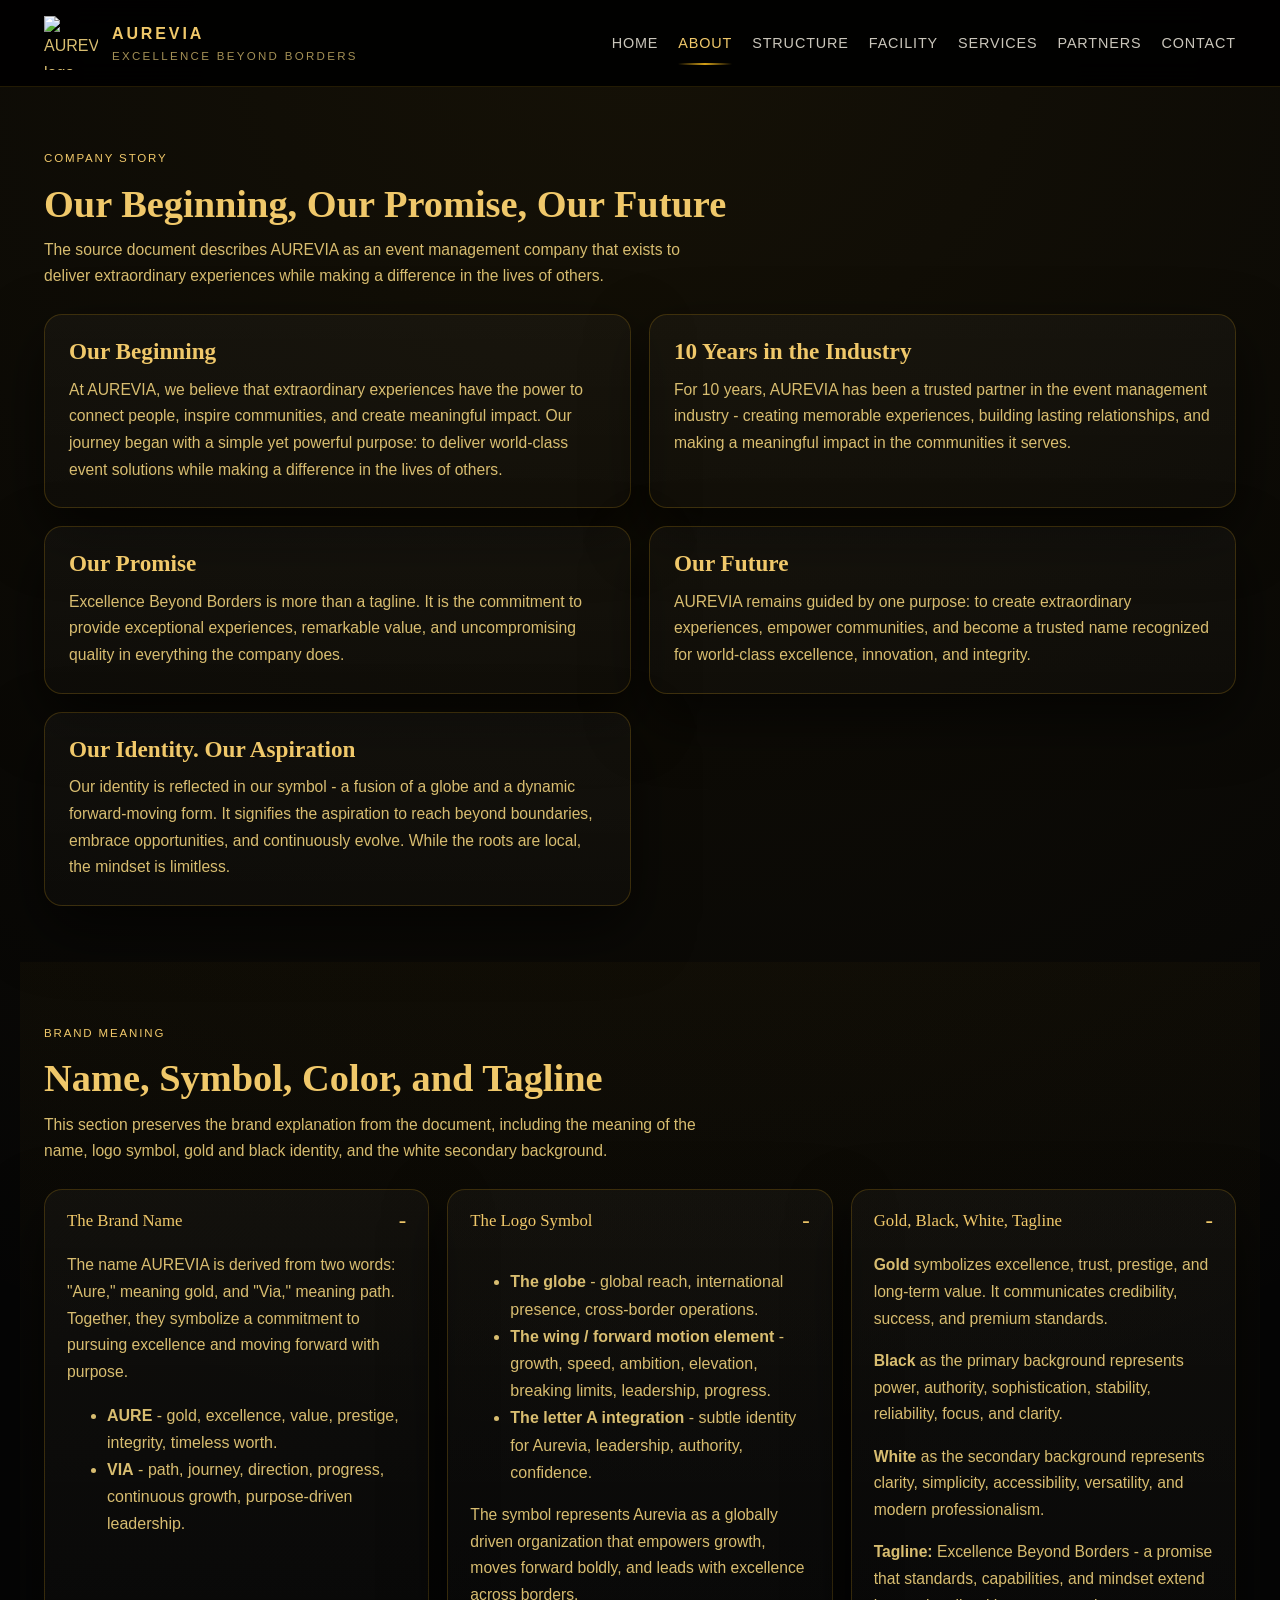
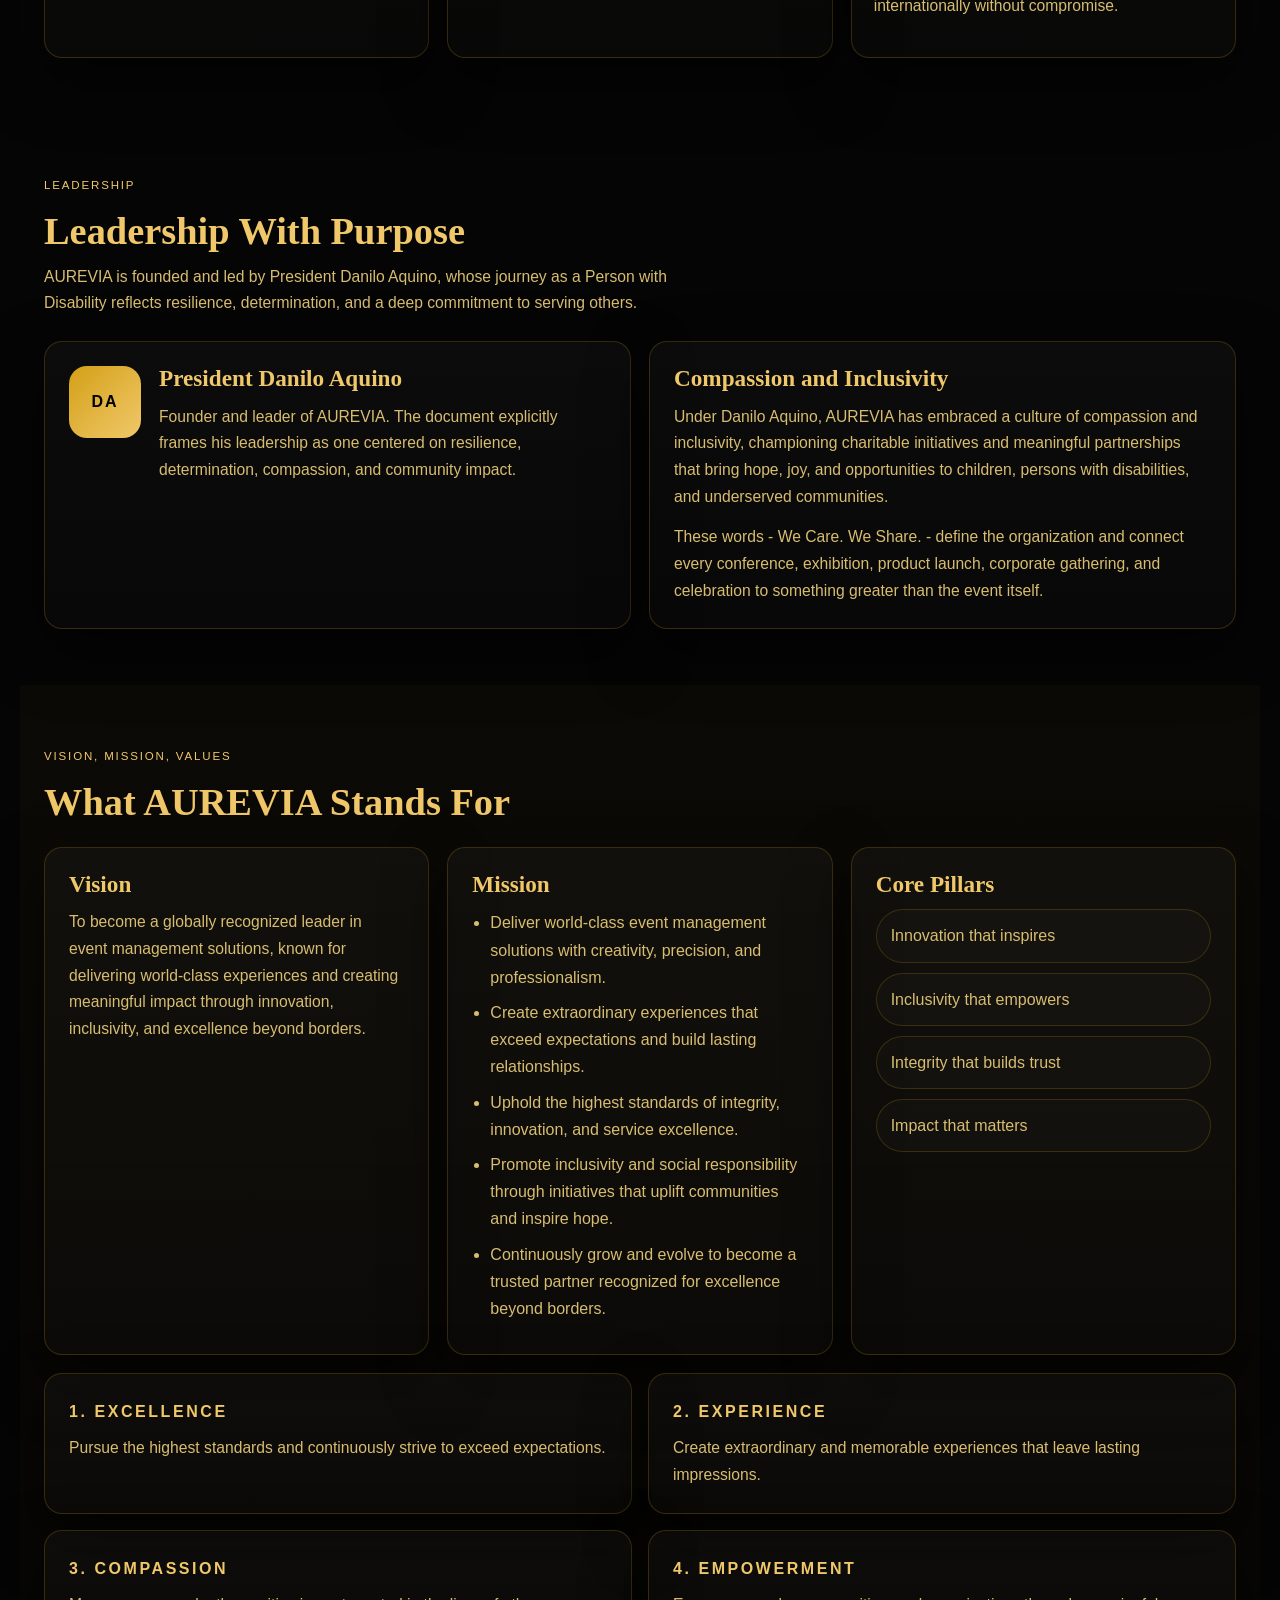
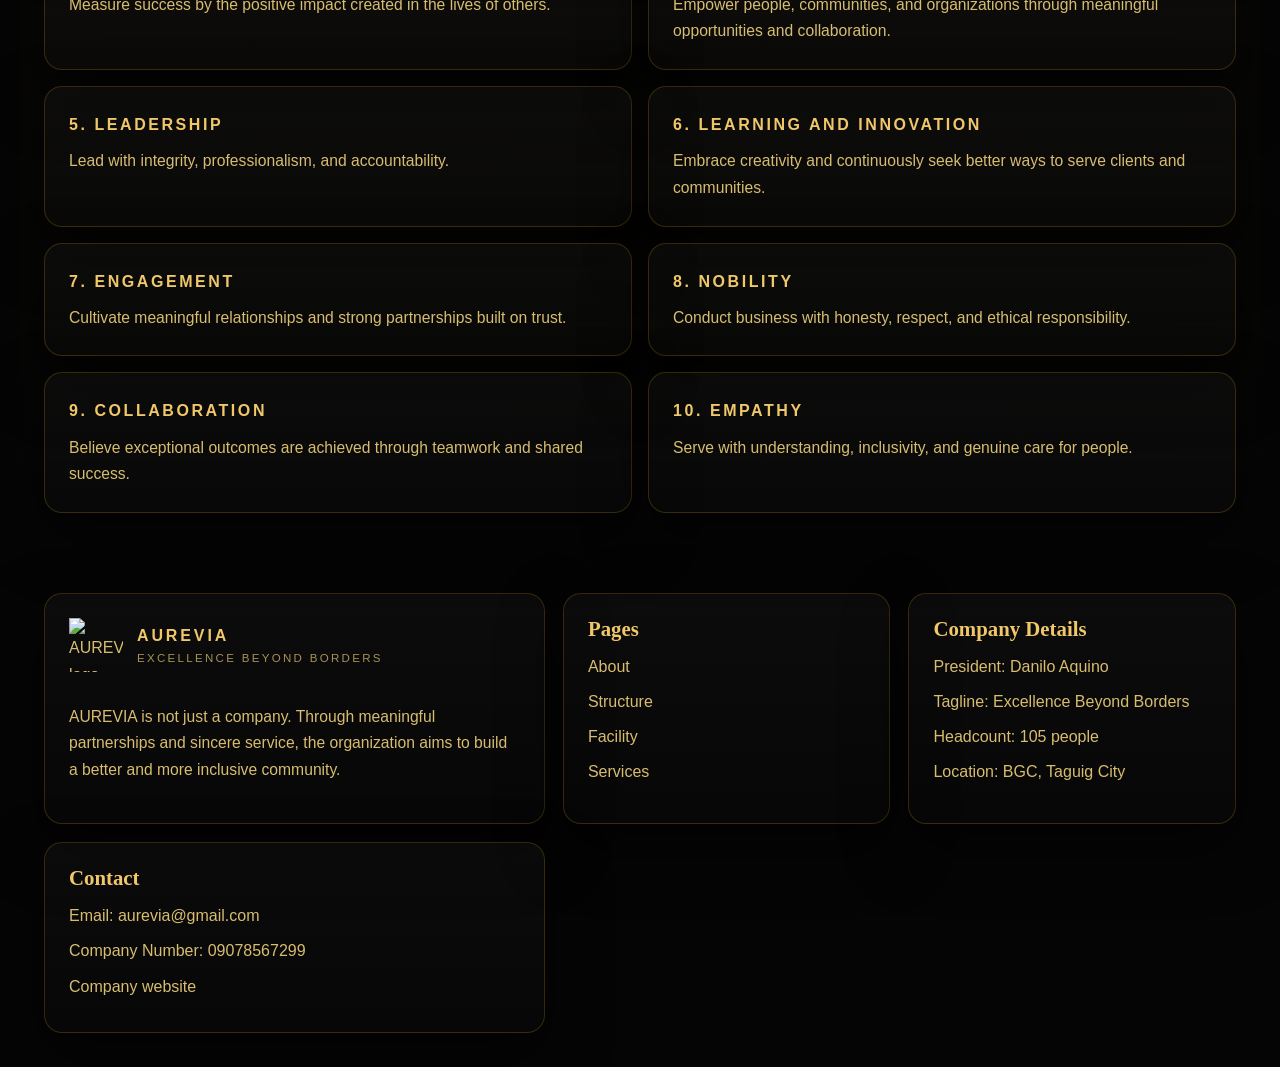
==== about.html @ 95bbd72d "Split website into static pages" ====
<!DOCTYPE html>
<html lang="en">
<head>
  <meta charset="UTF-8">
  <meta name="description" content="AUREVIA company story, brand meaning, leadership, vision, mission, and values.">
  <meta name="viewport" content="width=device-width, initial-scale=1, shrink-to-fit=no">
  <title>About AUREVIA | Excellence Beyond Borders</title>
  <link rel="icon" href="img/core-img/favicon.ico">
  <link rel="stylesheet" href="style.css">
  <link rel="stylesheet" href="css/custom-override.css">
</head>
<body id="top">
  <header class="ve-header" id="ve-sticky">
    <div class="ve-nav-wrap">
      <a class="ve-brand" href="index.html" aria-label="AUREVIA home">
        <img src="AUREVIA Logo.png" alt="AUREVIA logo" class="ve-logo-img">
        <span class="ve-brand-copy"><strong>AUREVIA</strong><span>Excellence Beyond Borders</span></span>
      </a>
      <nav class="ve-nav" aria-label="Primary navigation">
        <a href="index.html">Home</a>
        <a href="about.html" class="active">About</a>
        <a href="structure.html">Structure</a>
        <a href="facility.html">Facility</a>
        <a href="services.html">Services</a>
        <a href="partners.html">Partners</a>
        <a href="contact.html">Contact</a>
      </nav>
      <button class="ve-toggler" id="ve-toggle" aria-label="Toggle menu" aria-expanded="false"><span></span><span></span><span></span></button>
    </div>
    <div class="ve-mobile-menu" id="ve-mobile-menu">
      <a href="index.html">Home</a><a href="about.html">About</a><a href="structure.html">Structure</a><a href="facility.html">Facility</a><a href="services.html">Services</a><a href="partners.html">Partners</a><a href="contact.html">Contact</a>
    </div>
  </header>

  <main>
    <section class="ve-section" id="story" data-reveal>
      <div class="ve-section-head">
        <span class="ve-section-tag">Company Story</span>
        <h2>Our Beginning, Our Promise, Our Future</h2>
        <p>The source document describes AUREVIA as an event management company that exists to deliver extraordinary experiences while making a difference in the lives of others.</p>
      </div>
      <div class="ve-grid ve-grid-2">
        <article class="ve-card"><h3>Our Beginning</h3><p>At AUREVIA, we believe that extraordinary experiences have the power to connect people, inspire communities, and create meaningful impact. Our journey began with a simple yet powerful purpose: to deliver world-class event solutions while making a difference in the lives of others.</p></article>
        <article class="ve-card"><h3>10 Years in the Industry</h3><p>For 10 years, AUREVIA has been a trusted partner in the event management industry - creating memorable experiences, building lasting relationships, and making a meaningful impact in the communities it serves.</p></article>
        <article class="ve-card"><h3>Our Promise</h3><p>Excellence Beyond Borders is more than a tagline. It is the commitment to provide exceptional experiences, remarkable value, and uncompromising quality in everything the company does.</p></article>
        <article class="ve-card"><h3>Our Future</h3><p>AUREVIA remains guided by one purpose: to create extraordinary experiences, empower communities, and become a trusted name recognized for world-class excellence, innovation, and integrity.</p></article>
        <article class="ve-card"><h3>Our Identity. Our Aspiration</h3><p>Our identity is reflected in our symbol - a fusion of a globe and a dynamic forward-moving form. It signifies the aspiration to reach beyond boundaries, embrace opportunities, and continuously evolve. While the roots are local, the mindset is limitless.</p></article>
      </div>
    </section>

    <section class="ve-section ve-section-alt" id="brand" data-reveal>
      <div class="ve-section-head">
        <span class="ve-section-tag">Brand Meaning</span>
        <h2>Name, Symbol, Color, and Tagline</h2>
        <p>This section preserves the brand explanation from the document, including the meaning of the name, logo symbol, gold and black identity, and the white secondary background.</p>
      </div>
      <div class="ve-grid ve-grid-3">
        <details class="ve-accordion" open><summary>The Brand Name</summary><div><p>The name AUREVIA is derived from two words: "Aure," meaning gold, and "Via," meaning path. Together, they symbolize a commitment to pursuing excellence and moving forward with purpose.</p><ul><li><strong>AURE</strong> - gold, excellence, value, prestige, integrity, timeless worth.</li><li><strong>VIA</strong> - path, journey, direction, progress, continuous growth, purpose-driven leadership.</li></ul></div></details>
        <details class="ve-accordion" open><summary>The Logo Symbol</summary><div><ul><li><strong>The globe</strong> - global reach, international presence, cross-border operations.</li><li><strong>The wing / forward motion element</strong> - growth, speed, ambition, elevation, breaking limits, leadership, progress.</li><li><strong>The letter A integration</strong> - subtle identity for Aurevia, leadership, authority, confidence.</li></ul><p>The symbol represents Aurevia as a globally driven organization that empowers growth, moves forward boldly, and leads with excellence across borders.</p></div></details>
        <details class="ve-accordion" open><summary>Gold, Black, White, Tagline</summary><div><p><strong>Gold</strong> symbolizes excellence, trust, prestige, and long-term value. It communicates credibility, success, and premium standards.</p><p><strong>Black</strong> as the primary background represents power, authority, sophistication, stability, reliability, focus, and clarity.</p><p><strong>White</strong> as the secondary background represents clarity, simplicity, accessibility, versatility, and modern professionalism.</p><p><strong>Tagline:</strong> Excellence Beyond Borders - a promise that standards, capabilities, and mindset extend internationally without compromise.</p></div></details>
      </div>
    </section>

    <section class="ve-section" id="leadership" data-reveal>
      <div class="ve-section-head">
        <span class="ve-section-tag">Leadership</span>
        <h2>Leadership With Purpose</h2>
        <p>AUREVIA is founded and led by President Danilo Aquino, whose journey as a Person with Disability reflects resilience, determination, and a deep commitment to serving others.</p>
      </div>
      <div class="ve-grid ve-grid-2">
        <article class="ve-card ve-leader-card"><div class="ve-avatar">DA</div><div><h3>President Danilo Aquino</h3><p>Founder and leader of AUREVIA. The document explicitly frames his leadership as one centered on resilience, determination, compassion, and community impact.</p></div></article>
        <article class="ve-card"><h3>Compassion and Inclusivity</h3><p>Under Danilo Aquino, AUREVIA has embraced a culture of compassion and inclusivity, championing charitable initiatives and meaningful partnerships that bring hope, joy, and opportunities to children, persons with disabilities, and underserved communities.</p><p>These words - We Care. We Share. - define the organization and connect every conference, exhibition, product launch, corporate gathering, and celebration to something greater than the event itself.</p></article>
      </div>
    </section>

    <section class="ve-section ve-section-alt" id="mission" data-reveal>
      <div class="ve-section-head"><span class="ve-section-tag">Vision, Mission, Values</span><h2>What AUREVIA Stands For</h2></div>
      <div class="ve-grid ve-grid-3">
        <article class="ve-card"><h3>Vision</h3><p>To become a globally recognized leader in event management solutions, known for delivering world-class experiences and creating meaningful impact through innovation, inclusivity, and excellence beyond borders.</p></article>
        <article class="ve-card"><h3>Mission</h3><ul class="ve-bullets"><li>Deliver world-class event management solutions with creativity, precision, and professionalism.</li><li>Create extraordinary experiences that exceed expectations and build lasting relationships.</li><li>Uphold the highest standards of integrity, innovation, and service excellence.</li><li>Promote inclusivity and social responsibility through initiatives that uplift communities and inspire hope.</li><li>Continuously grow and evolve to become a trusted partner recognized for excellence beyond borders.</li></ul></article>
        <article class="ve-card"><h3>Core Pillars</h3><ul class="ve-pill-grid"><li>Innovation that inspires</li><li>Inclusivity that empowers</li><li>Integrity that builds trust</li><li>Impact that matters</li></ul></article>
      </div>
      <div class="ve-values-grid">
        <article class="ve-value"><strong>1. Excellence</strong><span>Pursue the highest standards and continuously strive to exceed expectations.</span></article>
        <article class="ve-value"><strong>2. eXperience</strong><span>Create extraordinary and memorable experiences that leave lasting impressions.</span></article>
        <article class="ve-value"><strong>3. Compassion</strong><span>Measure success by the positive impact created in the lives of others.</span></article>
        <article class="ve-value"><strong>4. Empowerment</strong><span>Empower people, communities, and organizations through meaningful opportunities and collaboration.</span></article>
        <article class="ve-value"><strong>5. Leadership</strong><span>Lead with integrity, professionalism, and accountability.</span></article>
        <article class="ve-value"><strong>6. Learning and Innovation</strong><span>Embrace creativity and continuously seek better ways to serve clients and communities.</span></article>
        <article class="ve-value"><strong>7. Engagement</strong><span>Cultivate meaningful relationships and strong partnerships built on trust.</span></article>
        <article class="ve-value"><strong>8. Nobility</strong><span>Conduct business with honesty, respect, and ethical responsibility.</span></article>
        <article class="ve-value"><strong>9. Collaboration</strong><span>Believe exceptional outcomes are achieved through teamwork and shared success.</span></article>
        <article class="ve-value"><strong>10. Empathy</strong><span>Serve with understanding, inclusivity, and genuine care for people.</span></article>
      </div>
    </section>
  </main>

  <footer class="ve-footer"><div class="ve-footer-inner"><div><a class="ve-brand ve-brand-footer" href="index.html"><img src="AUREVIA Logo.png" alt="AUREVIA logo" class="ve-logo-img"><span class="ve-brand-copy"><strong>AUREVIA</strong><span>Excellence Beyond Borders</span></span></a><p>AUREVIA is not just a company. Through meaningful partnerships and sincere service, the organization aims to build a better and more inclusive community.</p></div><div><h3>Pages</h3><ul><li><a href="about.html">About</a></li><li><a href="structure.html">Structure</a></li><li><a href="facility.html">Facility</a></li><li><a href="services.html">Services</a></li></ul></div><div><h3>Company Details</h3><ul><li>President: Danilo Aquino</li><li>Tagline: Excellence Beyond Borders</li><li>Headcount: 105 people</li><li>Location: BGC, Taguig City</li></ul></div><div><h3>Contact</h3><ul><li>Email: aurevia@gmail.com</li><li>Company Number: 09078567299</li><li><a href="https://aureviacompany.github.io/aurevia/" target="_blank" rel="noreferrer">Company website</a></li></ul></div></div></footer>
  <script src="js/vaultedge.js"></script>
</body>
</html>
---- css/custom-override.css ----
/* Aurevia corporate theme - black and gold */
:root {
  --bg: #050505;
  --bg-alt: #0b0b0b;
  --panel: #101010;
  --panel-2: #151515;
  --line: rgba(212, 160, 23, 0.22);
  --line-2: rgba(212, 160, 23, 0.36);
  --gold: #d4a017;
  --gold-soft: #f0c86a;
  --text: #d8bd70;
  --muted: rgba(216, 189, 112, 0.76);
  --white: #f7f2e4;
  --shadow: 0 24px 60px rgba(0, 0, 0, 0.6);
  --radius: 18px;
  --radius-sm: 12px;
  --container: 1240px;
}

html {
  scroll-behavior: smooth;
}

body {
  margin: 0;
  background: radial-gradient(circle at top, rgba(212, 160, 23, 0.08), transparent 34%), var(--bg);
  color: var(--text);
  font-family: Arial, Helvetica, sans-serif;
  line-height: 1.7;
}

* {
  box-sizing: border-box;
}

a {
  color: inherit;
  text-decoration: none;
}

a:hover {
  color: var(--gold-soft);
}

img {
  display: block;
  max-width: 100%;
}

button,
summary {
  font: inherit;
}

.preloader {
  position: fixed;
  inset: 0;
  background: #000;
  display: flex;
  align-items: center;
  justify-content: center;
  z-index: 9999;
  transition: opacity 0.35s ease, visibility 0.35s ease;
}

.preloader.is-hidden {
  opacity: 0;
  visibility: hidden;
}

.lds-ellipsis {
  display: inline-block;
  position: relative;
  width: 72px;
  height: 72px;
}

.lds-ellipsis div {
  position: absolute;
  top: 30px;
  width: 12px;
  height: 12px;
  border-radius: 50%;
  background: var(--gold);
  animation-timing-function: cubic-bezier(0, 1, 1, 0);
}

.lds-ellipsis div:nth-child(1) { left: 8px; animation: ellipsis1 0.6s infinite; }
.lds-ellipsis div:nth-child(2) { left: 8px; animation: ellipsis2 0.6s infinite; }
.lds-ellipsis div:nth-child(3) { left: 30px; animation: ellipsis2 0.6s infinite; }
.lds-ellipsis div:nth-child(4) { left: 52px; animation: ellipsis3 0.6s infinite; }

@keyframes ellipsis1 {
  0% { transform: scale(0); }
  100% { transform: scale(1); }
}
@keyframes ellipsis2 {
  0% { transform: translate(0, 0); }
  100% { transform: translate(22px, 0); }
}
@keyframes ellipsis3 {
  0% { transform: scale(1); }
  100% { transform: scale(0); }
}

.ve-header {
  position: sticky;
  top: 0;
  z-index: 50;
  background: rgba(0, 0, 0, 0.92);
  backdrop-filter: blur(14px);
  border-bottom: 1px solid rgba(212, 160, 23, 0.16);
}

.ve-nav-wrap {
  max-width: var(--container);
  margin: 0 auto;
  padding: 16px 24px;
  min-height: 84px;
  display: flex;
  align-items: center;
  justify-content: space-between;
  gap: 20px;
}

.ve-brand {
  display: inline-flex;
  align-items: center;
  gap: 14px;
  min-width: 0;
}

.ve-brand-copy {
  display: flex;
  flex-direction: column;
  min-width: 0;
}

.ve-brand-copy strong,
.ve-brand-copy span {
  white-space: nowrap;
  overflow: hidden;
  text-overflow: ellipsis;
}

.ve-brand-copy strong {
  font-size: 1rem;
  letter-spacing: 0.18em;
  color: var(--gold-soft);
}

.ve-brand-copy span {
  font-size: 0.72rem;
  letter-spacing: 0.2em;
  color: var(--muted);
  text-transform: uppercase;
}

.ve-logo-img {
  width: 54px;
  height: 54px;
  object-fit: contain;
  flex: 0 0 auto;
}

.ve-nav {
  display: flex;
  align-items: center;
  gap: 20px;
  flex-wrap: wrap;
  justify-content: flex-end;
}

.ve-nav a {
  position: relative;
  color: rgba(247, 242, 228, 0.82);
  font-size: 0.9rem;
  letter-spacing: 0.06em;
  text-transform: uppercase;
  padding: 10px 0;
}

.ve-nav a::after {
  content: "";
  position: absolute;
  left: 0;
  bottom: 0;
  width: 100%;
  height: 2px;
  background: linear-gradient(90deg, transparent, var(--gold), transparent);
  transform: scaleX(0);
  transform-origin: center;
  transition: transform 0.25s ease;
}

.ve-nav a:hover::after,
.ve-nav a:focus-visible::after,
.ve-nav a.active::after {
  transform: scaleX(1);
}

.ve-nav a.active {
  color: var(--gold-soft);
}

.ve-toggler {
  display: none;
  background: transparent;
  border: 1px solid rgba(212, 160, 23, 0.36);
  border-radius: 12px;
  width: 50px;
  height: 50px;
  align-items: center;
  justify-content: center;
  gap: 5px;
  flex-direction: column;
  cursor: pointer;
}

.ve-toggler span {
  display: block;
  width: 20px;
  height: 2px;
  background: var(--gold-soft);
  border-radius: 999px;
}

.ve-mobile-menu {
  display: none;
  max-width: var(--container);
  margin: 0 auto;
  padding: 0 24px 20px;
  border-top: 1px solid rgba(212, 160, 23, 0.12);
}

.ve-mobile-menu.open {
  display: grid;
  grid-template-columns: repeat(2, minmax(0, 1fr));
  gap: 8px;
}

.ve-mobile-menu a {
  padding: 12px 14px;
  border-radius: 12px;
  border: 1px solid rgba(212, 160, 23, 0.14);
  background: rgba(255, 255, 255, 0.02);
  color: rgba(247, 242, 228, 0.86);
  text-transform: uppercase;
  letter-spacing: 0.08em;
  font-size: 0.8rem;
}

main {
  display: block;
}

.ve-hero,
.ve-strip,
.ve-section,
.ve-footer-inner,
.ve-footer-bottom {
  max-width: var(--container);
  margin: 0 auto;
  padding-left: 24px;
  padding-right: 24px;
}

.ve-hero {
  padding-top: 36px;
  padding-bottom: 28px;
  display: grid;
  grid-template-columns: minmax(0, 1fr);
  gap: 0;
  align-items: stretch;
}

.ve-hero-copy,
.ve-hero-panel,
.ve-card,
.ve-accordion,
.ve-value,
.ve-note,
.ve-strip > div,
.ve-footer-inner > div,
.ve-footer-bottom {
  border: 1px solid var(--line);
  background: linear-gradient(180deg, rgba(255, 255, 255, 0.03), rgba(255, 255, 255, 0.01));
  box-shadow: var(--shadow);
}

.ve-hero-copy {
  border-radius: 28px;
  padding: clamp(24px, 4vw, 44px);
  display: flex;
  flex-direction: column;
  justify-content: center;
  min-height: 420px;
}

.ve-hero-full .ve-hero-copy {
  align-items: center;
  text-align: center;
  max-width: 920px;
  margin: 0 auto;
}

.ve-kicker,
.ve-section-tag,
.ve-value strong,
.ve-note {
  color: var(--gold-soft);
  text-transform: uppercase;
  letter-spacing: 0.16em;
}

.ve-kicker {
  display: inline-block;
  font-size: 0.78rem;
  margin-bottom: 18px;
}

.ve-hero h1,
.ve-section-head h2,
.ve-card h3,
.ve-accordion summary,
.ve-footer h3 {
  font-family: Georgia, "Times New Roman", serif;
  color: var(--gold-soft);
  line-height: 1.1;
  margin: 0;
}

.ve-hero h1 {
  font-size: clamp(2rem, 3.6vw, 3.5rem);
  max-width: 14ch;
}

.ve-hero p,
.ve-section-head p,
.ve-card p,
.ve-accordion p,
.ve-value span,
.ve-strip span,
.ve-footer p,
.ve-footer-bottom p {
  color: var(--text);
  font-size: 0.98rem;
}

.ve-hero p {
  max-width: 56ch;
  margin: 16px 0 0;
  font-size: 0.94rem;
}

.ve-hero-actions {
  display: flex;
  gap: 12px;
  flex-wrap: wrap;
  justify-content: center;
  margin-top: 24px;
}

.ve-btn-primary,
.ve-btn-ghost {
  display: inline-flex;
  align-items: center;
  justify-content: center;
  min-height: 46px;
  padding: 0 18px;
  border-radius: 14px;
  font-weight: 700;
  letter-spacing: 0.06em;
  text-transform: uppercase;
  font-size: 0.78rem;
  transition: transform 0.25s ease, background 0.25s ease, color 0.25s ease, border-color 0.25s ease;
}

.ve-btn-primary {
  background: linear-gradient(135deg, var(--gold), var(--gold-soft));
  color: #000;
}

.ve-btn-primary:hover {
  transform: translateY(-2px);
  color: #000;
}

.ve-btn-ghost {
  border: 1px solid rgba(212, 160, 23, 0.42);
  color: var(--gold-soft);
  background: rgba(212, 160, 23, 0.06);
}

.ve-btn-ghost:hover {
  transform: translateY(-2px);
  background: rgba(212, 160, 23, 0.14);
  color: var(--gold-soft);
}

.ve-hero-metrics {
  display: grid;
  grid-template-columns: repeat(3, minmax(0, 1fr));
  gap: 12px;
  margin-top: 28px;
  width: min(100%, 820px);
}

.ve-hero-metrics > div,
.ve-hero-card,
.ve-value,
.ve-note,
.ve-strip > div {
  border-radius: var(--radius-sm);
}

.ve-hero-metrics > div {
  padding: 16px;
  background: rgba(255, 255, 255, 0.03);
  border: 1px solid rgba(212, 160, 23, 0.16);
}

.ve-hero-metrics strong {
  display: block;
  font-family: Georgia, serif;
  font-size: 1.35rem;
  color: var(--gold-soft);
  margin-bottom: 4px;
}

.ve-hero-metrics span {
  color: var(--muted);
  font-size: 0.82rem;
}

.ve-hero-panel {
  border-radius: 28px;
  padding: 22px;
  display: grid;
  gap: 18px;
  min-height: 520px;
}

.ve-hero-card {
  padding: 24px;
  background: linear-gradient(180deg, rgba(212, 160, 23, 0.08), rgba(255, 255, 255, 0.02));
  border: 1px solid rgba(212, 160, 23, 0.18);
}

.ve-hero-card span {
  display: inline-block;
  color: var(--gold-soft);
  text-transform: uppercase;
  letter-spacing: 0.16em;
  font-size: 0.72rem;
  margin-bottom: 10px;
}

.ve-hero-card p {
  margin: 0;
  color: var(--white);
  font-size: 1rem;
}

.ve-hero-card-large {
  align-self: end;
}

.ve-hero-card-small {
  align-self: start;
}

.ve-strip {
  display: grid;
  grid-template-columns: repeat(3, minmax(0, 1fr));
  gap: 16px;
  padding-top: 10px;
  padding-bottom: 14px;
}

.ve-strip > div {
  padding: 20px;
  background: rgba(255, 255, 255, 0.025);
}

.ve-strip strong {
  display: block;
  color: var(--gold-soft);
  margin-bottom: 8px;
  font-size: 1rem;
}

.ve-strip span {
  display: block;
  font-size: 0.9rem;
}

.ve-section {
  padding-top: 56px;
  padding-bottom: 56px;
}

.ve-section-alt {
  background: linear-gradient(180deg, rgba(212, 160, 23, 0.03), rgba(0, 0, 0, 0));
}

.ve-section-head {
  margin-bottom: 24px;
}

.ve-section-tag {
  display: inline-block;
  font-size: 0.72rem;
  margin-bottom: 14px;
}

.ve-section-head h2 {
  font-size: clamp(1.8rem, 3vw, 3rem);
  margin-bottom: 12px;
}

.ve-section-head p {
  max-width: 78ch;
  margin: 0;
}

.ve-grid {
  display: grid;
  gap: 18px;
}

.ve-grid-2 {
  grid-template-columns: repeat(2, minmax(0, 1fr));
}

.ve-grid-3 {
  grid-template-columns: repeat(3, minmax(0, 1fr));
}

.ve-card,
.ve-accordion,
.ve-value,
.ve-note {
  border-radius: var(--radius);
  padding: 24px;
  background: linear-gradient(180deg, rgba(255,255,255,0.03), rgba(255,255,255,0.015));
}

.ve-card h3 {
  font-size: 1.45rem;
  margin-bottom: 12px;
}

.ve-card p {
  margin: 0 0 14px;
}

.ve-card p:last-child {
  margin-bottom: 0;
}

.ve-text-link {
  display: inline-flex;
  margin-top: 4px;
  color: var(--gold-soft);
  font-size: 0.78rem;
  font-weight: 800;
  letter-spacing: 0.08em;
  text-transform: uppercase;
}

.ve-text-link:hover {
  color: var(--white);
}

.ve-bullets {
  margin: 0;
  padding-left: 18px;
  color: var(--text);
}

.ve-bullets li {
  margin-bottom: 8px;
}

.ve-bullets.inline {
  display: grid;
  grid-template-columns: repeat(2, minmax(0, 1fr));
  gap: 8px 18px;
}

.ve-accordion-list {
  display: grid;
  gap: 12px;
}

.ve-accordion {
  padding: 0;
  overflow: hidden;
}

.ve-accordion summary {
  list-style: none;
  cursor: pointer;
  padding: 20px 22px;
  font-size: 1.05rem;
  display: flex;
  align-items: center;
  justify-content: space-between;
  gap: 16px;
}

.ve-accordion summary::-webkit-details-marker {
  display: none;
}

.ve-accordion summary::after {
  content: "+";
  color: var(--gold-soft);
  font-size: 1.4rem;
  line-height: 1;
}

.ve-accordion[open] summary::after {
  content: "-";
}

.ve-accordion > div {
  padding: 0 22px 22px;
}

.ve-accordion p {
  margin-top: 0;
}

.ve-accordion .ve-bullets.inline {
  padding-left: 18px;
}

.ve-values-grid {
  margin-top: 18px;
  display: grid;
  grid-template-columns: repeat(2, minmax(0, 1fr));
  gap: 16px;
}

.ve-value strong {
  display: block;
  margin-bottom: 10px;
  font-size: 1rem;
}

.ve-value span {
  display: block;
}

.ve-leader-card {
  display: flex;
  align-items: flex-start;
  gap: 18px;
}

.ve-avatar {
  width: 72px;
  height: 72px;
  border-radius: 18px;
  background: linear-gradient(135deg, var(--gold), var(--gold-soft));
  color: #000;
  display: flex;
  align-items: center;
  justify-content: center;
  font-weight: 800;
  letter-spacing: 0.12em;
  flex: 0 0 auto;
}

.ve-note {
  margin-top: 18px;
  text-align: center;
  font-weight: 700;
}

.ve-pill-grid {
  list-style: none;
  padding: 0;
  margin: 0;
  display: grid;
  gap: 10px;
}

.ve-pill-grid li {
  padding: 12px 14px;
  border-radius: 999px;
  border: 1px solid rgba(212, 160, 23, 0.2);
  background: rgba(255, 255, 255, 0.02);
}

.ve-mt-2 {
  margin-top: 18px;
}

.ve-footer {
  padding-top: 24px;
  padding-bottom: 34px;
}

.ve-footer-inner {
  display: grid;
  grid-template-columns: 1.3fr 0.85fr 0.85fr;
  gap: 18px;
}

.ve-footer-inner > div {
  border-radius: var(--radius);
  padding: 24px;
}

.ve-brand-footer {
  margin-bottom: 16px;
}

.ve-footer h3 {
  font-size: 1.3rem;
  margin-bottom: 12px;
}

.ve-footer ul {
  list-style: none;
  padding: 0;
  margin: 0;
}

.ve-footer li {
  margin-bottom: 8px;
  color: var(--text);
}

.ve-footer-bottom {
  margin-top: 18px;
  border-radius: var(--radius);
  padding: 16px 24px;
  text-align: center;
}

.ve-footer-bottom p {
  margin: 0;
}

[data-reveal] {
  opacity: 0;
  transform: translateY(16px);
  transition: opacity 0.7s ease, transform 0.7s ease;
}

[data-reveal].is-visible {
  opacity: 1;
  transform: translateY(0);
}

@media (max-width: 1100px) {
  .ve-hero,
  .ve-footer-inner,
  .ve-grid-3 {
    grid-template-columns: 1fr;
  }

  .ve-hero-panel {
    min-height: auto;
  }
}

@media (max-width: 900px) {
  .ve-nav {
    display: none;
  }

  .ve-toggler {
    display: inline-flex;
  }

  .ve-mobile-menu.open {
    grid-template-columns: 1fr;
  }

  .ve-grid-2,
  .ve-values-grid,
  .ve-strip,
  .ve-bullets.inline {
    grid-template-columns: 1fr;
  }

  .ve-hero-metrics {
    grid-template-columns: repeat(2, minmax(0, 1fr));
  }

  .ve-hero-metrics > div:last-child {
    grid-column: 1 / -1;
  }

  .ve-leader-card {
    flex-direction: column;
  }
}

@media (max-width: 640px) {
  .ve-nav-wrap,
  .ve-hero,
  .ve-strip,
  .ve-section,
  .ve-footer-inner,
  .ve-footer-bottom {
    padding-left: 16px;
    padding-right: 16px;
  }

  .ve-brand-copy span {
    font-size: 0.64rem;
  }

  .ve-logo-img {
    width: 46px;
    height: 46px;
  }

  .ve-hero-copy,
  .ve-hero-panel,
  .ve-card,
  .ve-accordion,
  .ve-value,
  .ve-note,
  .ve-strip > div,
  .ve-footer-inner > div {
    border-radius: 16px;
  }

  .ve-hero-copy {
    padding: 22px 14px 24px;
    min-height: auto;
  }

  .ve-hero h1 {
    font-size: clamp(1.6rem, 6.8vw, 2.1rem);
    max-width: none;
  }

  .ve-hero p {
    font-size: 0.88rem;
    max-width: none;
    margin-top: 12px;
  }

  .ve-hero-metrics {
    gap: 8px;
    margin-top: 18px;
    width: 100%;
  }

  .ve-hero-metrics > div {
    padding: 12px 10px;
  }

  .ve-hero-metrics strong {
    font-size: 1rem;
  }

  .ve-hero-metrics span {
    font-size: 0.7rem;
  }

  .ve-hero-actions {
    flex-direction: column;
    width: 100%;
    margin-top: 18px;
  }

  .ve-btn-primary,
  .ve-btn-ghost {
    width: 100%;
  }
}
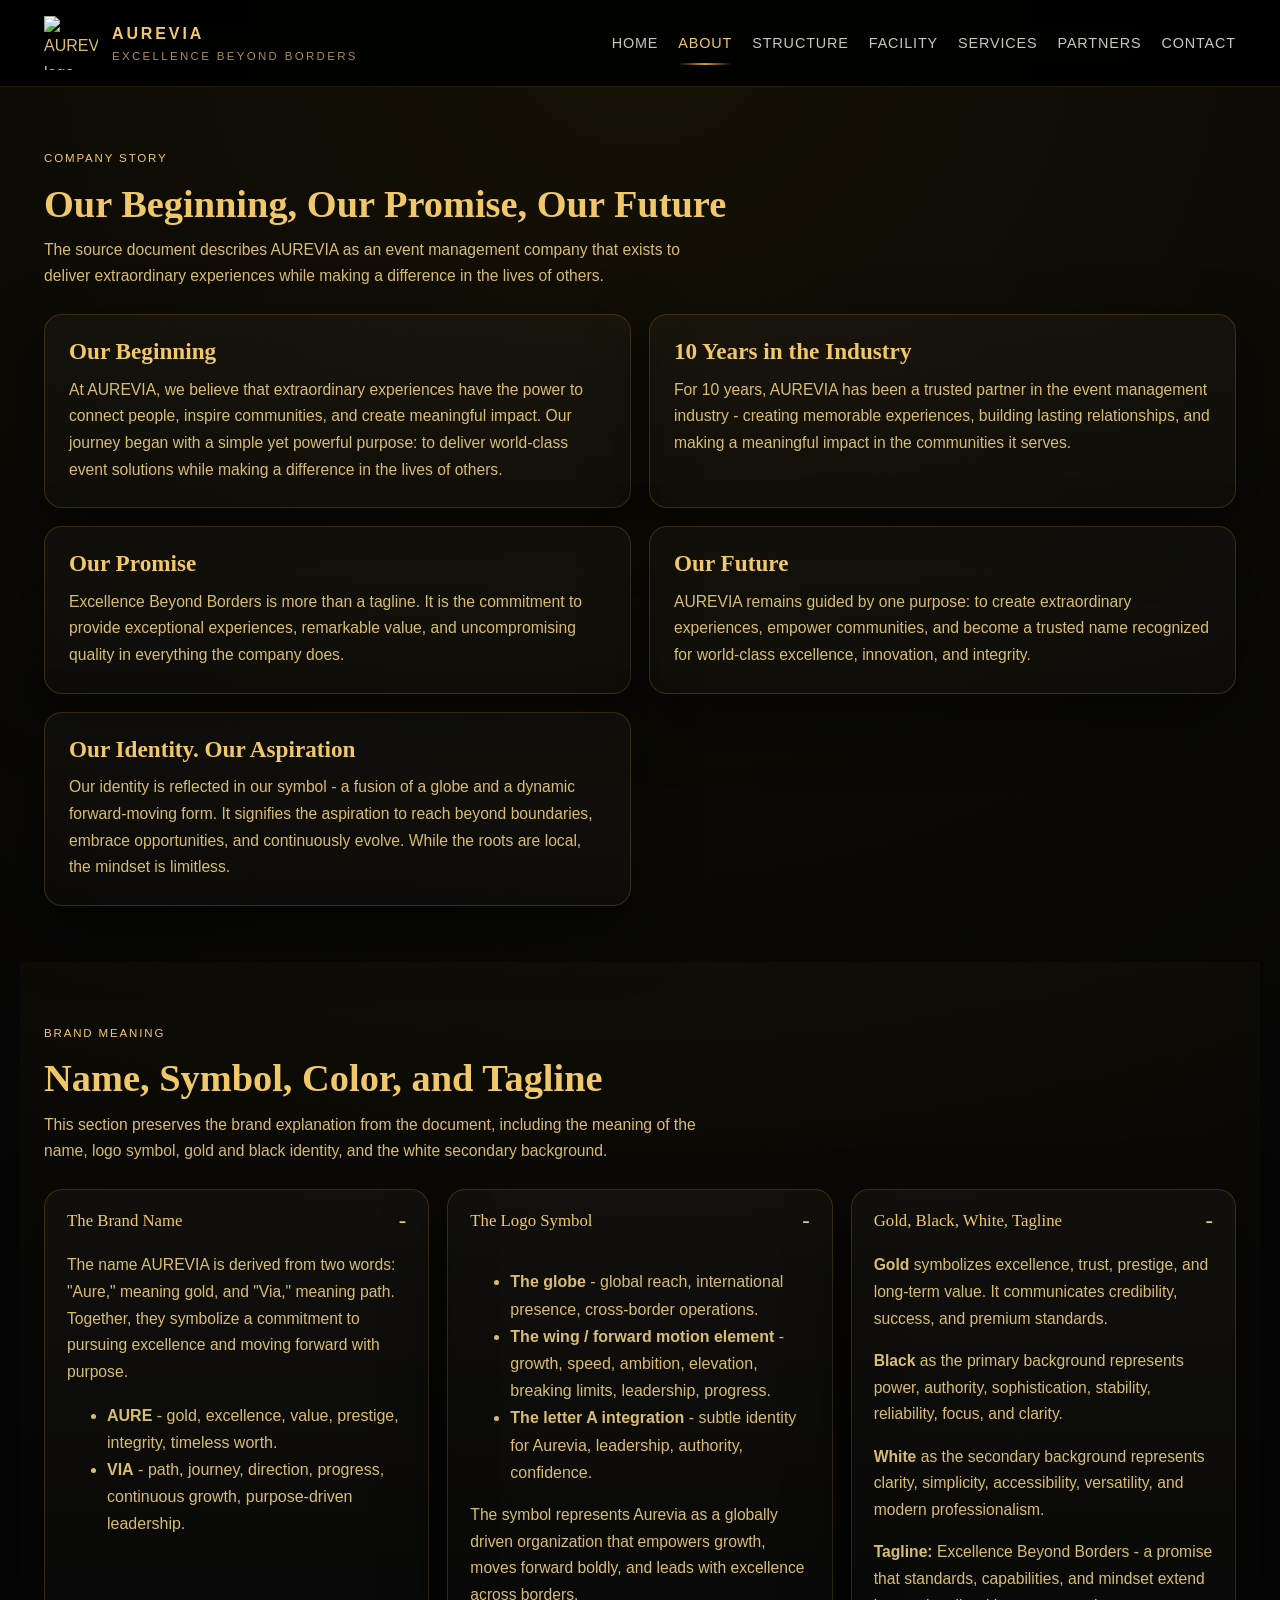
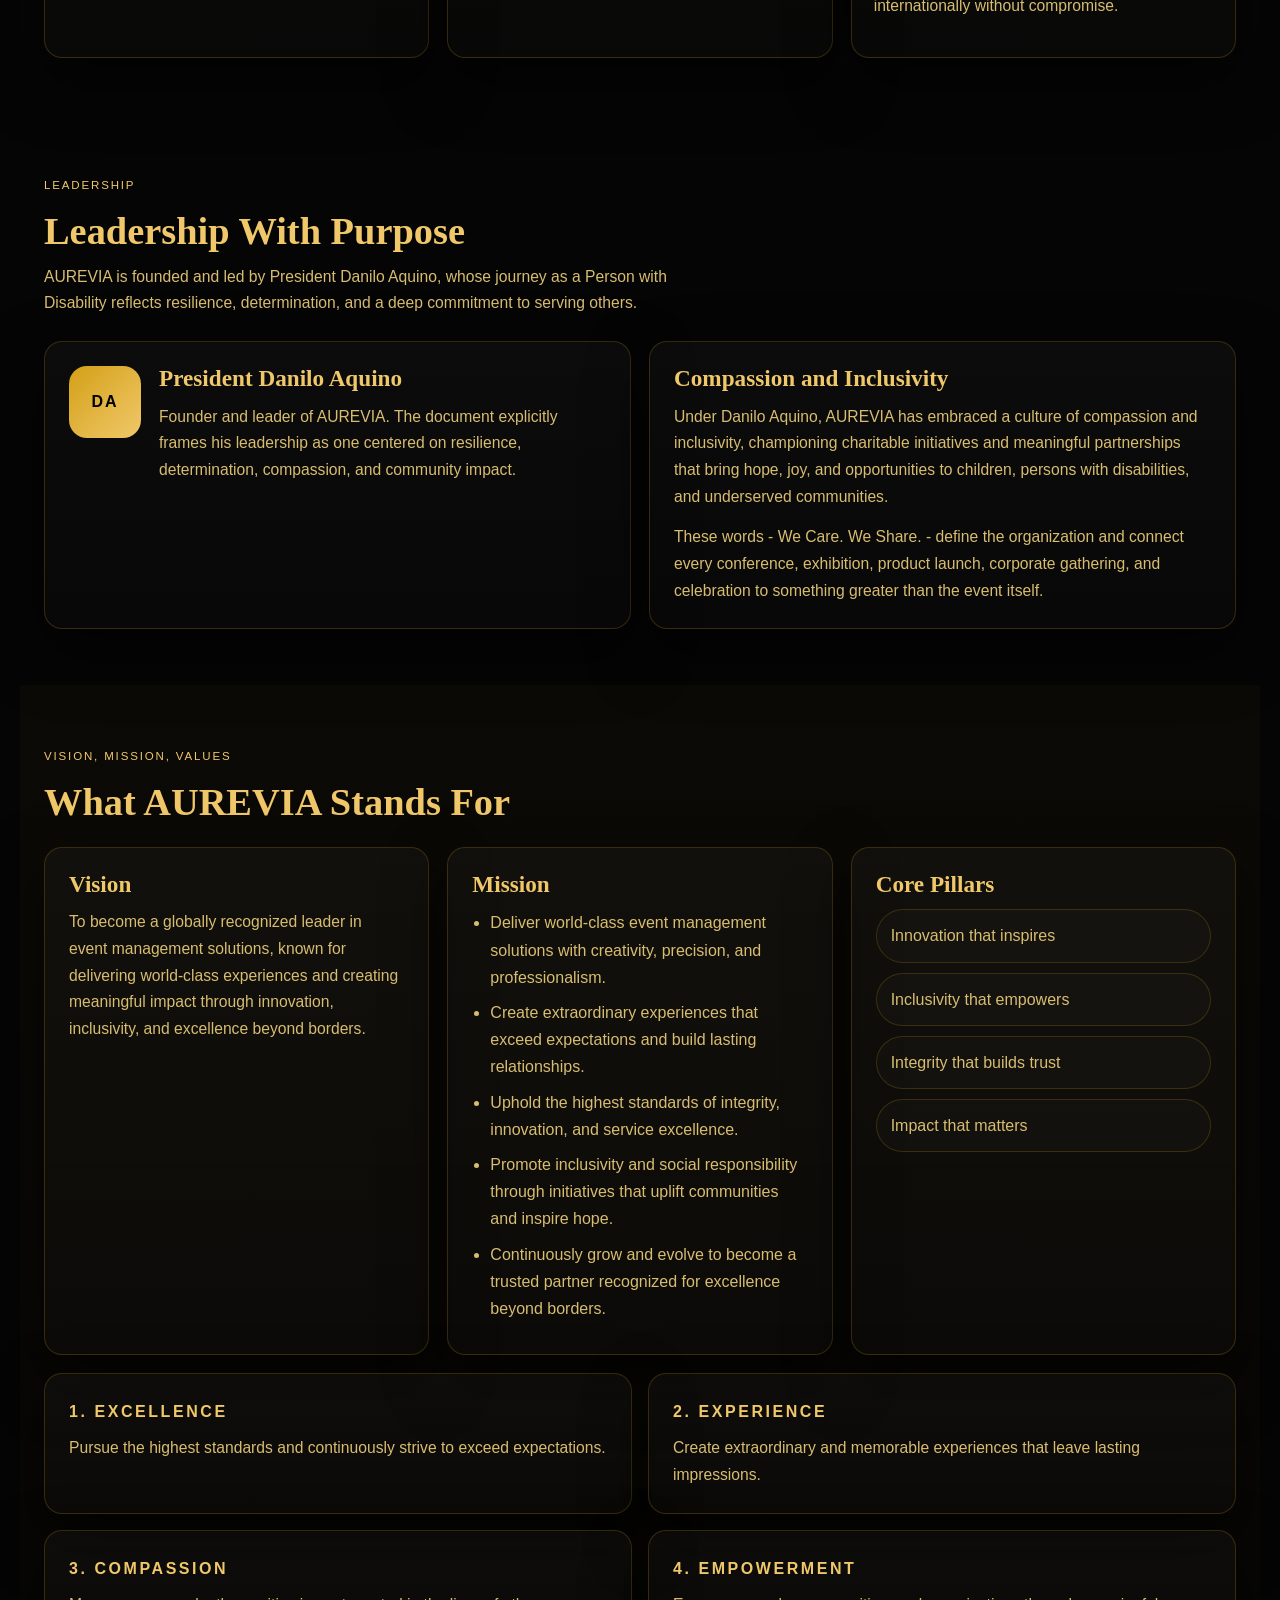
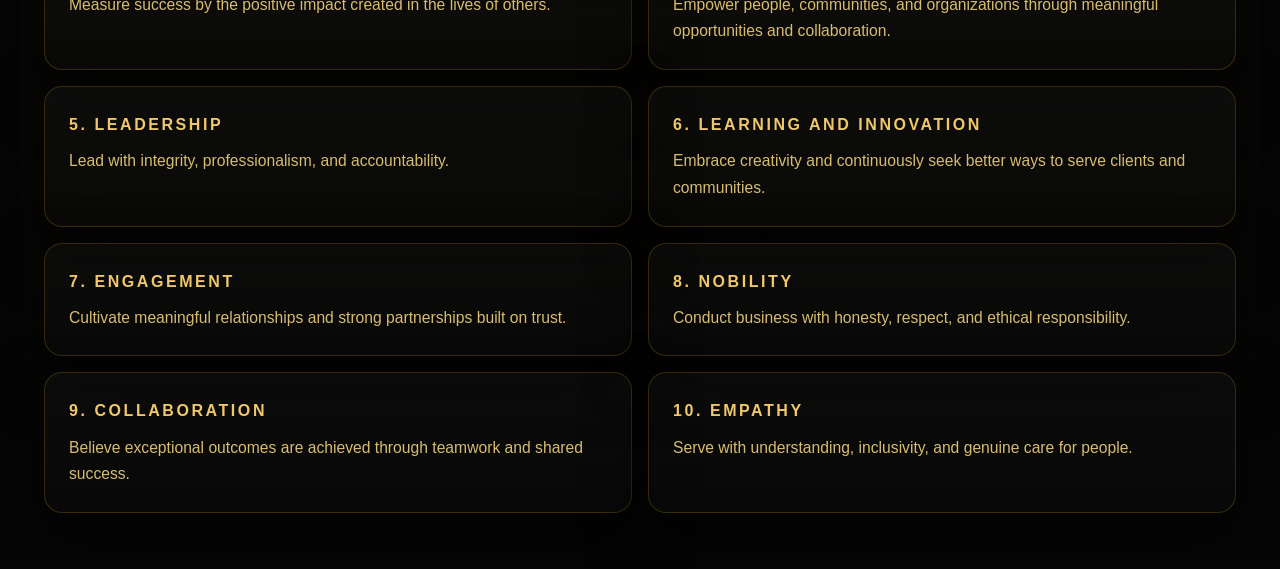
==== commit f43bbb77: "Remove footer and widen home hero" ====
--- a/about.html
+++ b/about.html
@@ -95,7 +95,6 @@
     </section>
   </main>
 
-  <footer class="ve-footer"><div class="ve-footer-inner"><div><a class="ve-brand ve-brand-footer" href="index.html"><img src="AUREVIA Logo.png" alt="AUREVIA logo" class="ve-logo-img"><span class="ve-brand-copy"><strong>AUREVIA</strong><span>Excellence Beyond Borders</span></span></a><p>AUREVIA is not just a company. Through meaningful partnerships and sincere service, the organization aims to build a better and more inclusive community.</p></div><div><h3>Pages</h3><ul><li><a href="about.html">About</a></li><li><a href="structure.html">Structure</a></li><li><a href="facility.html">Facility</a></li><li><a href="services.html">Services</a></li></ul></div><div><h3>Company Details</h3><ul><li>President: Danilo Aquino</li><li>Tagline: Excellence Beyond Borders</li><li>Headcount: 105 people</li><li>Location: BGC, Taguig City</li></ul></div><div><h3>Contact</h3><ul><li>Email: aurevia@gmail.com</li><li>Company Number: 09078567299</li><li><a href="https://aureviacompany.github.io/aurevia/" target="_blank" rel="noreferrer">Company website</a></li></ul></div></div></footer>
   <script src="js/vaultedge.js"></script>
 </body>
 </html>
--- a/css/custom-override.css
+++ b/css/custom-override.css
@@ -300,7 +300,7 @@
 .ve-hero-full .ve-hero-copy {
   align-items: center;
   text-align: center;
-  max-width: 920px;
+  max-width: 1120px;
   margin: 0 auto;
 }
 
@@ -331,8 +331,8 @@
 }
 
 .ve-hero h1 {
-  font-size: clamp(2rem, 3.6vw, 3.5rem);
-  max-width: 14ch;
+  font-size: clamp(2.2rem, 4vw, 4rem);
+  max-width: 22ch;
 }
 
 .ve-hero p,
@@ -348,9 +348,9 @@
 }
 
 .ve-hero p {
-  max-width: 56ch;
+  max-width: 72ch;
   margin: 16px 0 0;
-  font-size: 0.94rem;
+  font-size: 1rem;
 }
 
 .ve-hero-actions {
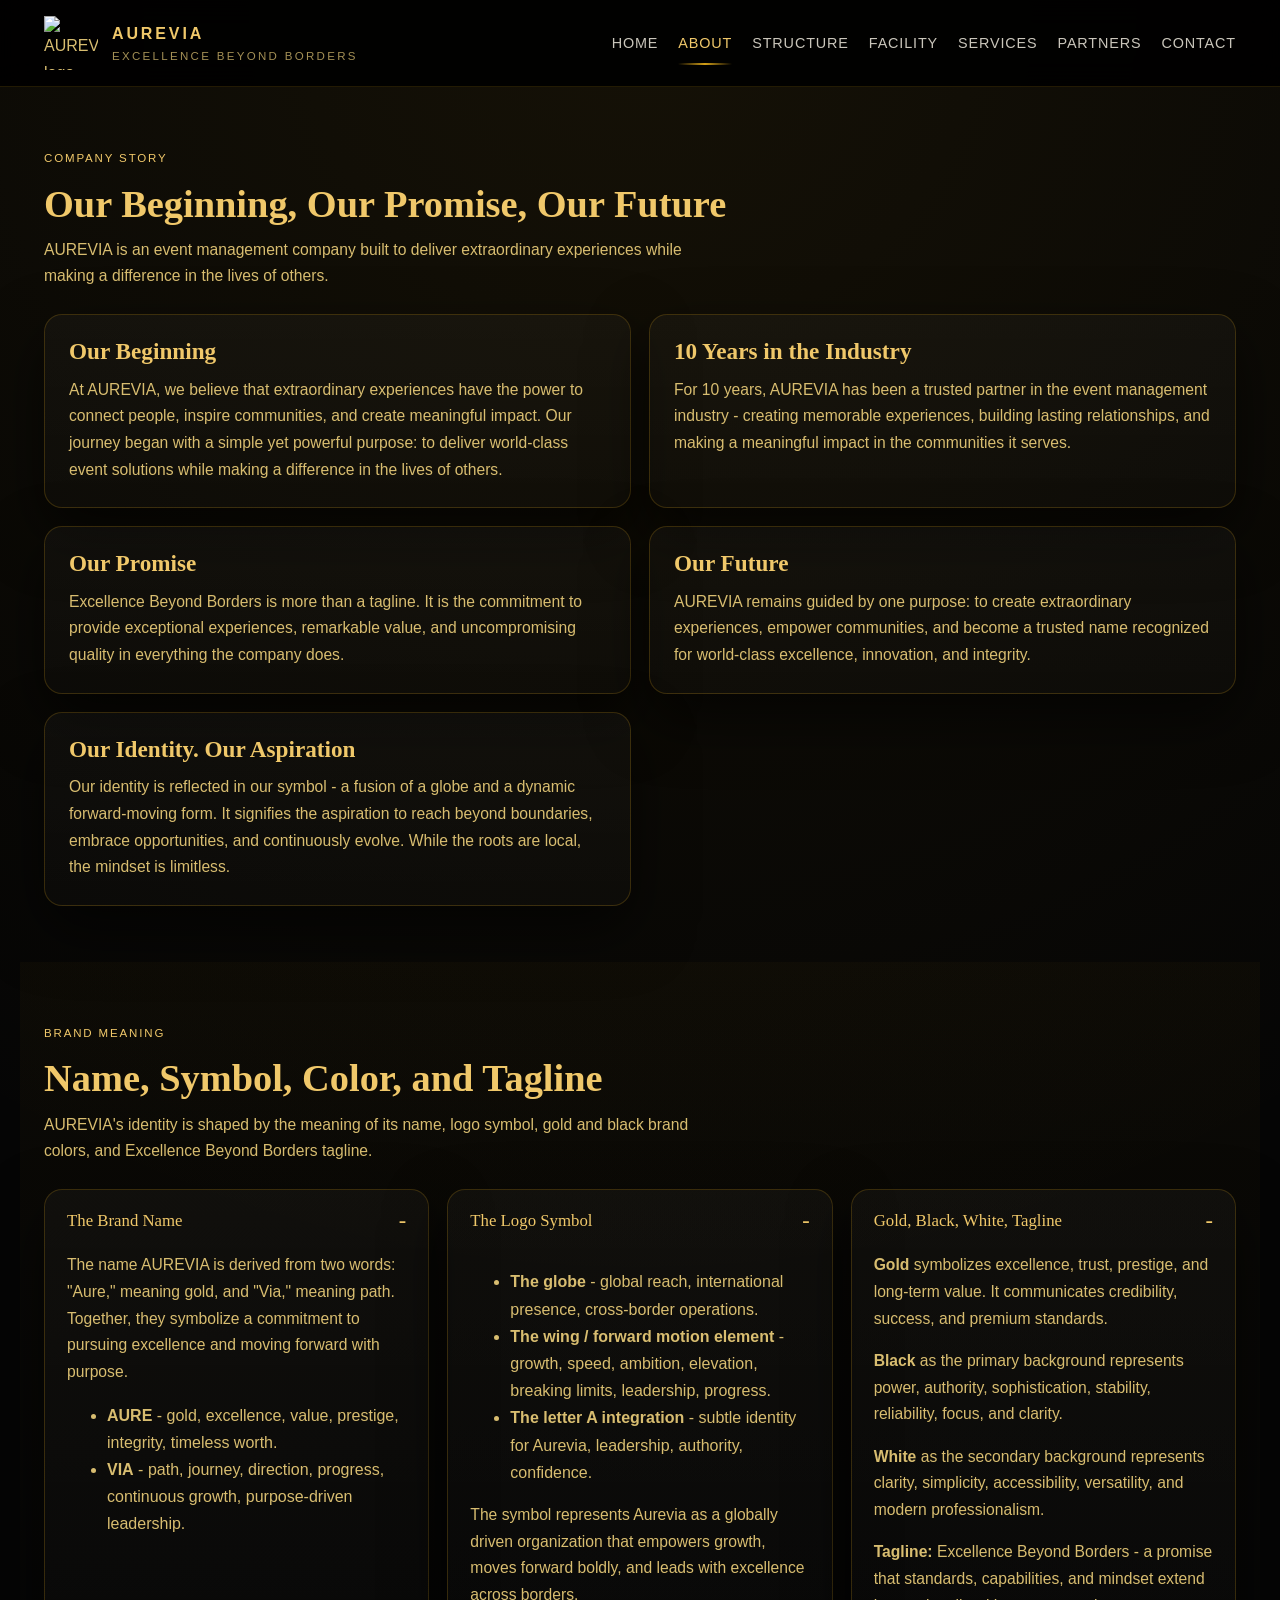
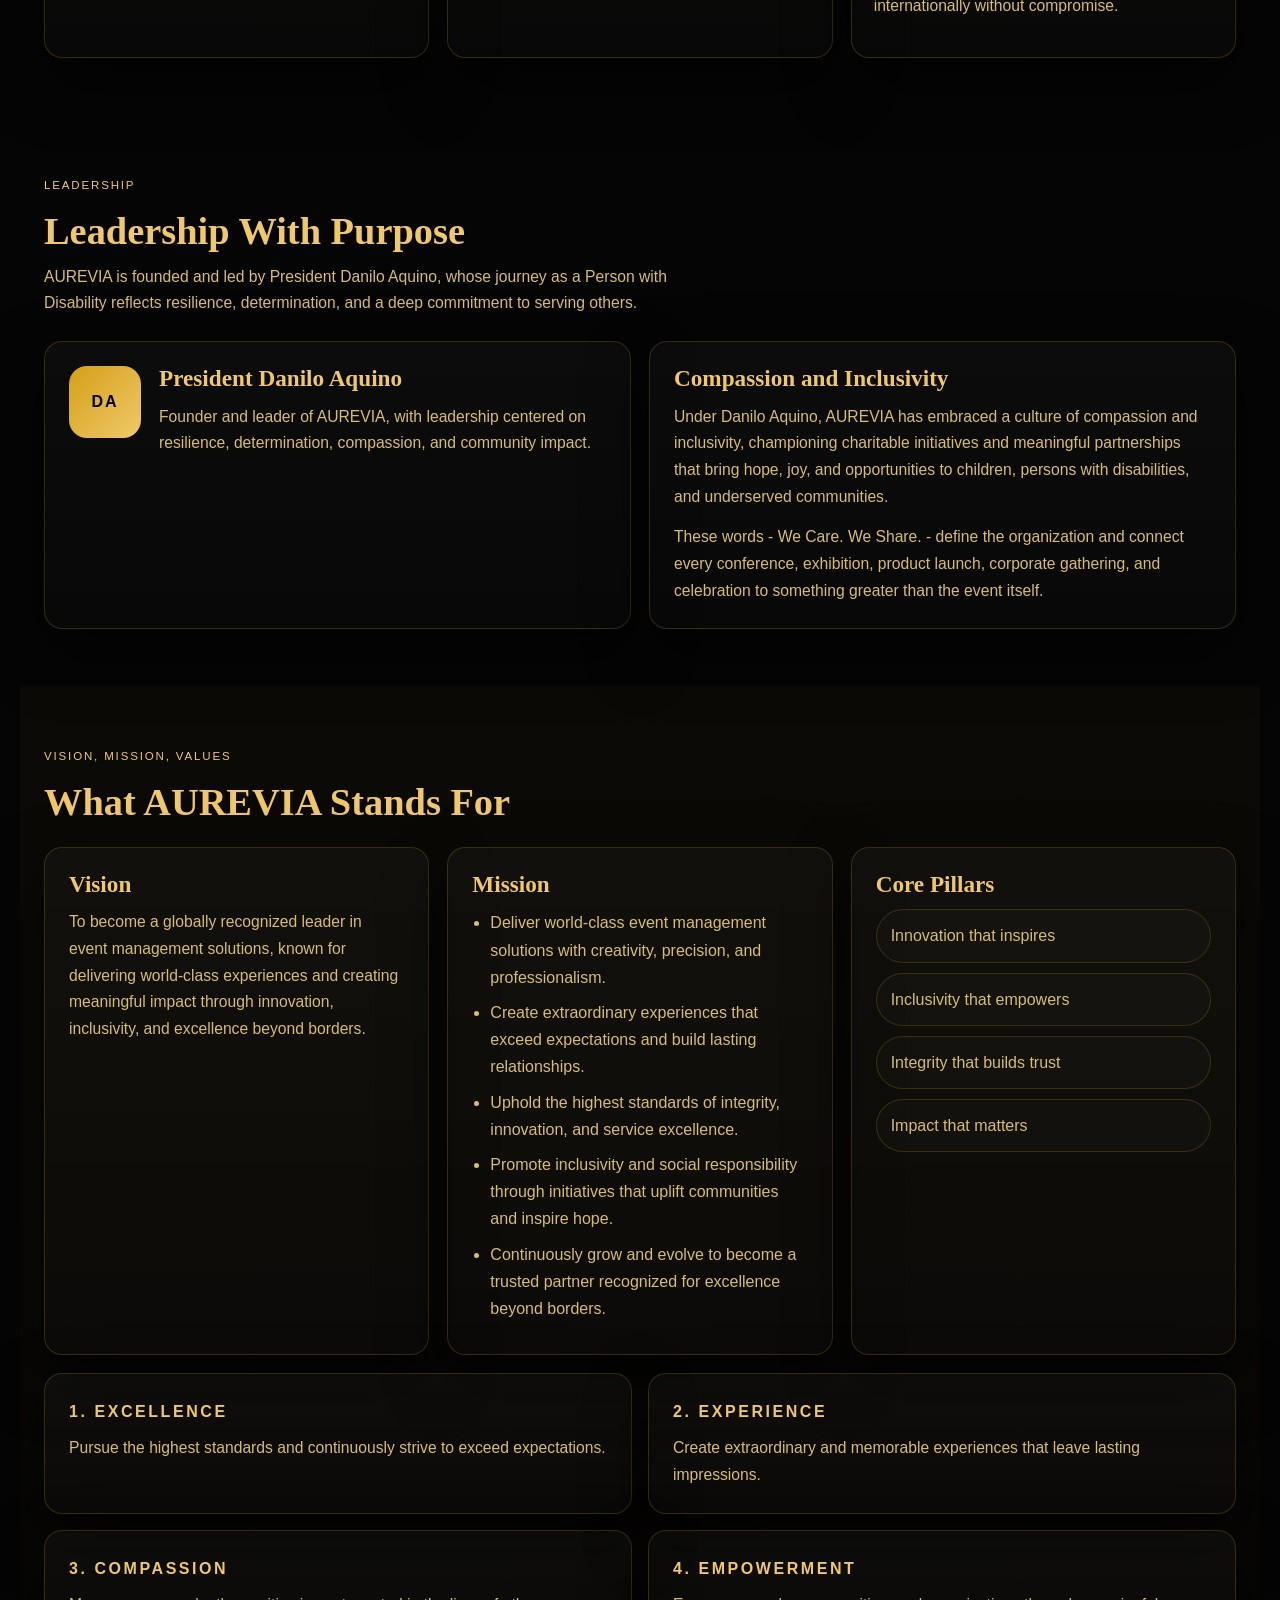
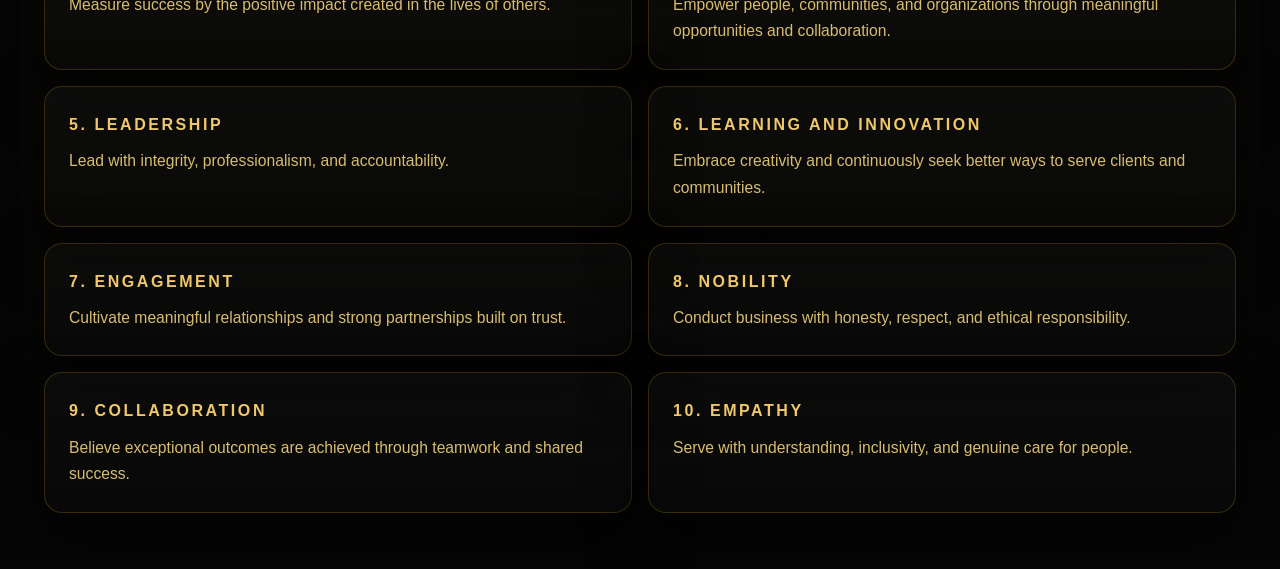
==== commit 7b0905a4: "Remove source-note wording from site copy" ====
--- a/about.html
+++ b/about.html
@@ -37,7 +37,7 @@
       <div class="ve-section-head">
         <span class="ve-section-tag">Company Story</span>
         <h2>Our Beginning, Our Promise, Our Future</h2>
-        <p>The source document describes AUREVIA as an event management company that exists to deliver extraordinary experiences while making a difference in the lives of others.</p>
+        <p>AUREVIA is an event management company built to deliver extraordinary experiences while making a difference in the lives of others.</p>
       </div>
       <div class="ve-grid ve-grid-2">
         <article class="ve-card"><h3>Our Beginning</h3><p>At AUREVIA, we believe that extraordinary experiences have the power to connect people, inspire communities, and create meaningful impact. Our journey began with a simple yet powerful purpose: to deliver world-class event solutions while making a difference in the lives of others.</p></article>
@@ -52,7 +52,7 @@
       <div class="ve-section-head">
         <span class="ve-section-tag">Brand Meaning</span>
         <h2>Name, Symbol, Color, and Tagline</h2>
-        <p>This section preserves the brand explanation from the document, including the meaning of the name, logo symbol, gold and black identity, and the white secondary background.</p>
+        <p>AUREVIA's identity is shaped by the meaning of its name, logo symbol, gold and black brand colors, and Excellence Beyond Borders tagline.</p>
       </div>
       <div class="ve-grid ve-grid-3">
         <details class="ve-accordion" open><summary>The Brand Name</summary><div><p>The name AUREVIA is derived from two words: "Aure," meaning gold, and "Via," meaning path. Together, they symbolize a commitment to pursuing excellence and moving forward with purpose.</p><ul><li><strong>AURE</strong> - gold, excellence, value, prestige, integrity, timeless worth.</li><li><strong>VIA</strong> - path, journey, direction, progress, continuous growth, purpose-driven leadership.</li></ul></div></details>
@@ -68,7 +68,7 @@
         <p>AUREVIA is founded and led by President Danilo Aquino, whose journey as a Person with Disability reflects resilience, determination, and a deep commitment to serving others.</p>
       </div>
       <div class="ve-grid ve-grid-2">
-        <article class="ve-card ve-leader-card"><div class="ve-avatar">DA</div><div><h3>President Danilo Aquino</h3><p>Founder and leader of AUREVIA. The document explicitly frames his leadership as one centered on resilience, determination, compassion, and community impact.</p></div></article>
+        <article class="ve-card ve-leader-card"><div class="ve-avatar">DA</div><div><h3>President Danilo Aquino</h3><p>Founder and leader of AUREVIA, with leadership centered on resilience, determination, compassion, and community impact.</p></div></article>
         <article class="ve-card"><h3>Compassion and Inclusivity</h3><p>Under Danilo Aquino, AUREVIA has embraced a culture of compassion and inclusivity, championing charitable initiatives and meaningful partnerships that bring hope, joy, and opportunities to children, persons with disabilities, and underserved communities.</p><p>These words - We Care. We Share. - define the organization and connect every conference, exhibition, product launch, corporate gathering, and celebration to something greater than the event itself.</p></article>
       </div>
     </section>
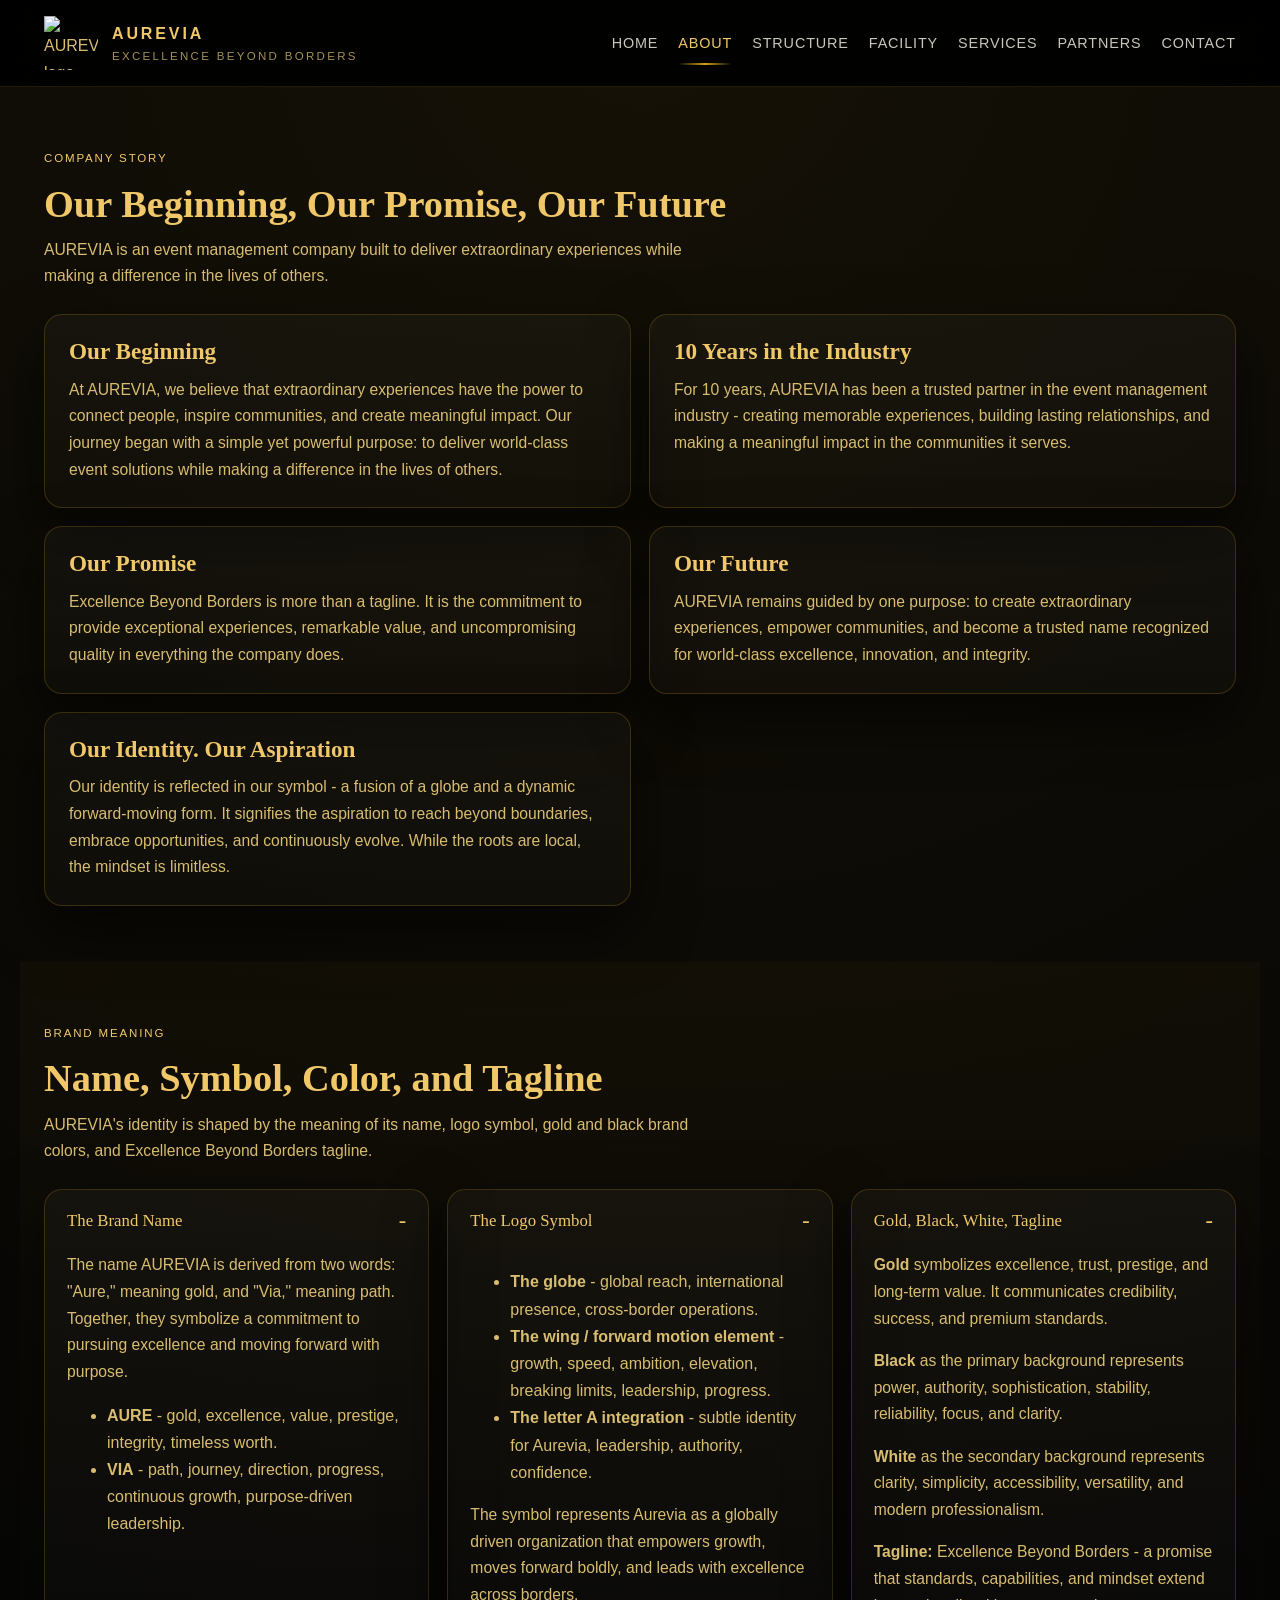
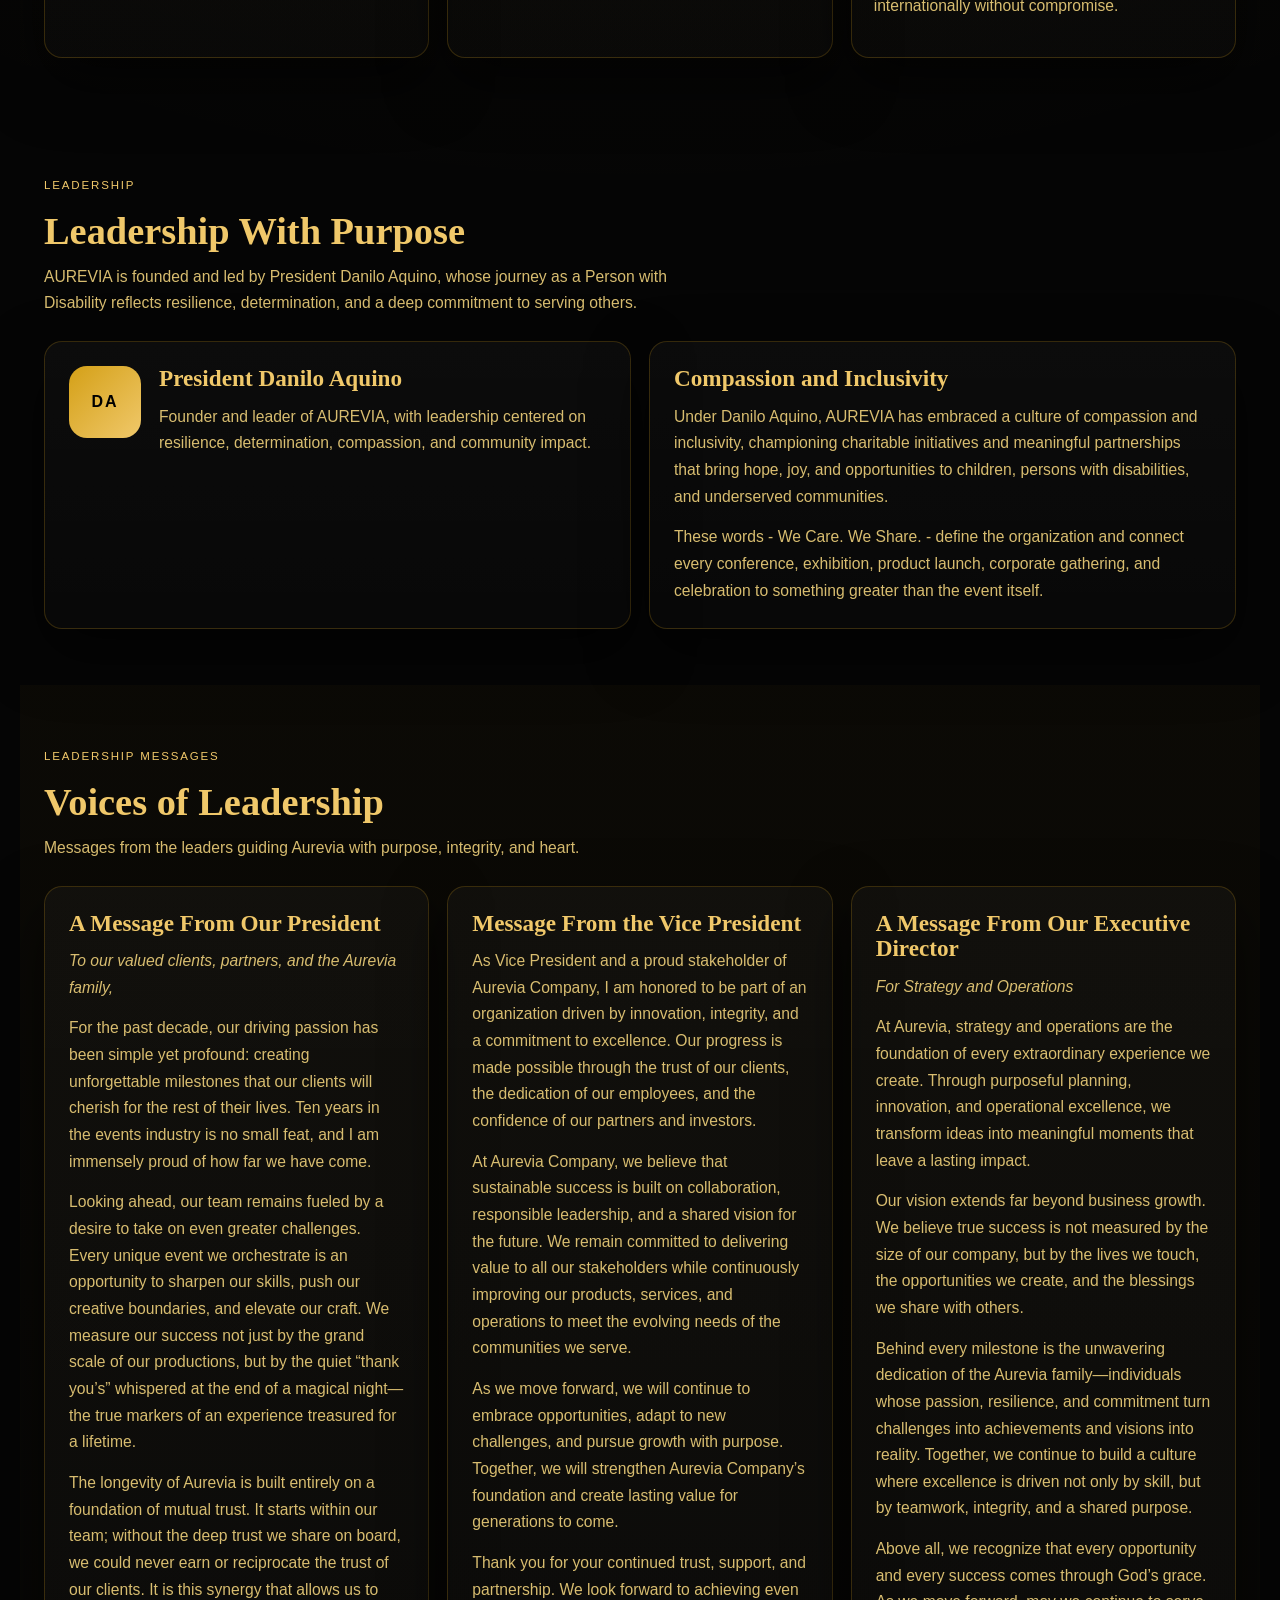
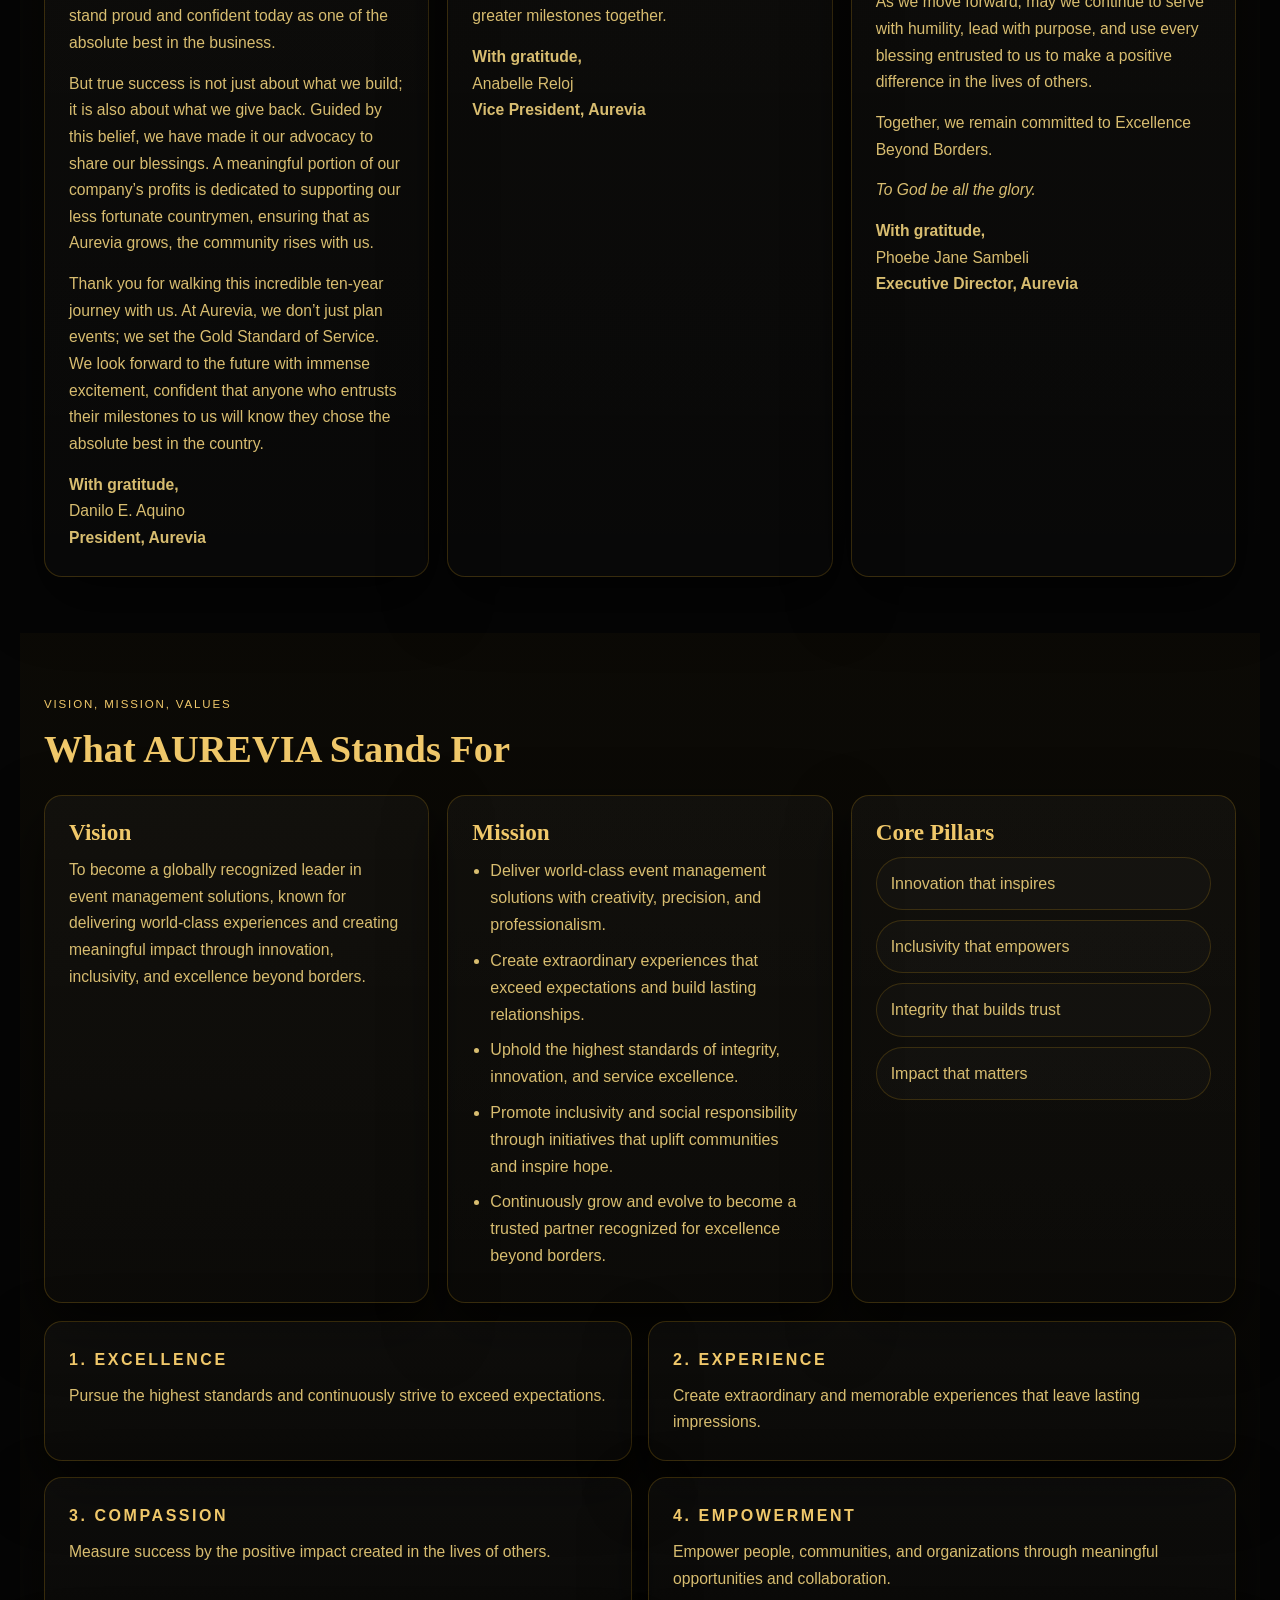
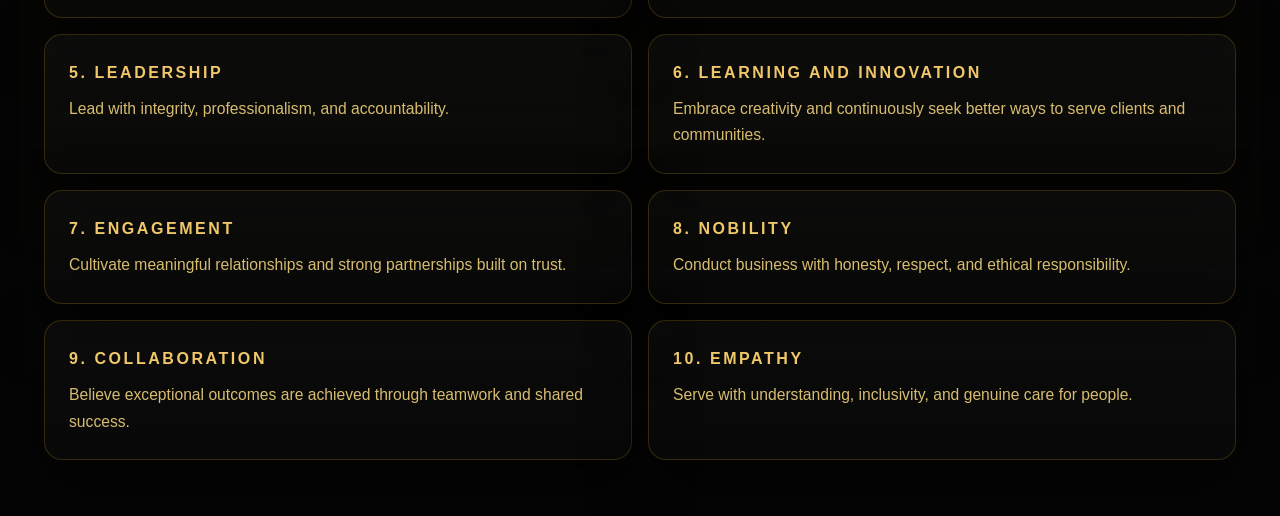
==== commit 545f15b9: "saves" ====
--- a/about.html
+++ b/about.html
@@ -73,6 +73,45 @@
       </div>
     </section>
 
+    <section class="ve-section ve-section-alt" id="messages" data-reveal>
+      <div class="ve-section-head">
+        <span class="ve-section-tag">Leadership Messages</span>
+        <h2>Voices of Leadership</h2>
+        <p>Messages from the leaders guiding Aurevia with purpose, integrity, and heart.</p>
+      </div>
+      <div class="ve-grid ve-grid-3">
+        <article class="ve-card">
+          <h3>A Message From Our President</h3>
+          <p><em>To our valued clients, partners, and the Aurevia family,</em></p>
+          <p>For the past decade, our driving passion has been simple yet profound: creating unforgettable milestones that our clients will cherish for the rest of their lives. Ten years in the events industry is no small feat, and I am immensely proud of how far we have come.</p>
+          <p>Looking ahead, our team remains fueled by a desire to take on even greater challenges. Every unique event we orchestrate is an opportunity to sharpen our skills, push our creative boundaries, and elevate our craft. We measure our success not just by the grand scale of our productions, but by the quiet “thank you’s” whispered at the end of a magical night—the true markers of an experience treasured for a lifetime.</p>
+          <p>The longevity of Aurevia is built entirely on a foundation of mutual trust. It starts within our team; without the deep trust we share on board, we could never earn or reciprocate the trust of our clients. It is this synergy that allows us to stand proud and confident today as one of the absolute best in the business.</p>
+          <p>But true success is not just about what we build; it is also about what we give back. Guided by this belief, we have made it our advocacy to share our blessings. A meaningful portion of our company’s profits is dedicated to supporting our less fortunate countrymen, ensuring that as Aurevia grows, the community rises with us.</p>
+          <p>Thank you for walking this incredible ten-year journey with us. At Aurevia, we don’t just plan events; we set the Gold Standard of Service. We look forward to the future with immense excitement, confident that anyone who entrusts their milestones to us will know they chose the absolute best in the country.</p>
+          <p><strong>With gratitude,</strong><br>Danilo E. Aquino<br><strong>President, Aurevia</strong></p>
+        </article>
+        <article class="ve-card">
+          <h3>Message From the Vice President</h3>
+          <p>As Vice President and a proud stakeholder of Aurevia Company, I am honored to be part of an organization driven by innovation, integrity, and a commitment to excellence. Our progress is made possible through the trust of our clients, the dedication of our employees, and the confidence of our partners and investors.</p>
+          <p>At Aurevia Company, we believe that sustainable success is built on collaboration, responsible leadership, and a shared vision for the future. We remain committed to delivering value to all our stakeholders while continuously improving our products, services, and operations to meet the evolving needs of the communities we serve.</p>
+          <p>As we move forward, we will continue to embrace opportunities, adapt to new challenges, and pursue growth with purpose. Together, we will strengthen Aurevia Company’s foundation and create lasting value for generations to come.</p>
+          <p>Thank you for your continued trust, support, and partnership. We look forward to achieving even greater milestones together.</p>
+          <p><strong>With gratitude,</strong><br>Anabelle Reloj<br><strong>Vice President, Aurevia</strong></p>
+        </article>
+        <article class="ve-card">
+          <h3>A Message From Our Executive Director</h3>
+          <p><em>For Strategy and Operations</em></p>
+          <p>At Aurevia, strategy and operations are the foundation of every extraordinary experience we create. Through purposeful planning, innovation, and operational excellence, we transform ideas into meaningful moments that leave a lasting impact.</p>
+          <p>Our vision extends far beyond business growth. We believe true success is not measured by the size of our company, but by the lives we touch, the opportunities we create, and the blessings we share with others.</p>
+          <p>Behind every milestone is the unwavering dedication of the Aurevia family—individuals whose passion, resilience, and commitment turn challenges into achievements and visions into reality. Together, we continue to build a culture where excellence is driven not only by skill, but by teamwork, integrity, and a shared purpose.</p>
+          <p>Above all, we recognize that every opportunity and every success comes through God’s grace. As we move forward, may we continue to serve with humility, lead with purpose, and use every blessing entrusted to us to make a positive difference in the lives of others.</p>
+          <p>Together, we remain committed to Excellence Beyond Borders.</p>
+          <p><em>To God be all the glory.</em></p>
+          <p><strong>With gratitude,</strong><br>Phoebe Jane Sambeli<br><strong>Executive Director, Aurevia</strong></p>
+        </article>
+      </div>
+    </section>
+
     <section class="ve-section ve-section-alt" id="mission" data-reveal>
       <div class="ve-section-head"><span class="ve-section-tag">Vision, Mission, Values</span><h2>What AUREVIA Stands For</h2></div>
       <div class="ve-grid ve-grid-3">
--- a/css/custom-override.css
+++ b/css/custom-override.css
@@ -553,6 +553,11 @@
 
 .ve-card p {
   margin: 0 0 14px;
+  overflow-wrap: anywhere;
+}
+
+.ve-card a {
+  overflow-wrap: anywhere;
 }
 
 .ve-card p:last-child {
@@ -699,6 +704,144 @@
   margin-top: 18px;
 }
 
+.ve-structure-grid {
+  display: grid;
+  grid-template-columns: minmax(0, 1.35fr) minmax(320px, 0.85fr);
+  gap: 18px;
+  align-items: start;
+}
+
+.ve-org-card {
+  position: relative;
+  overflow: hidden;
+  background:
+    radial-gradient(circle at top left, rgba(212, 160, 23, 0.12), transparent 34%),
+    linear-gradient(135deg, rgba(255, 255, 255, 0.045), rgba(255, 255, 255, 0.012));
+}
+
+.ve-org-card::before {
+  content: "";
+  position: absolute;
+  inset: 0;
+  pointer-events: none;
+  background-image: linear-gradient(rgba(212, 160, 23, 0.045) 1px, transparent 1px), linear-gradient(90deg, rgba(212, 160, 23, 0.035) 1px, transparent 1px);
+  background-size: 28px 28px;
+  mask-image: linear-gradient(180deg, rgba(0, 0, 0, 0.7), transparent 72%);
+}
+
+.ve-org-card-wide {
+  grid-column: 1 / -1;
+}
+
+.ve-org-card-head,
+.ve-role-list,
+.ve-total-grid {
+  position: relative;
+  z-index: 1;
+}
+
+.ve-org-card-head {
+  display: flex;
+  align-items: center;
+  justify-content: space-between;
+  gap: 14px;
+  padding-bottom: 16px;
+  margin-bottom: 16px;
+  border-bottom: 1px solid rgba(212, 160, 23, 0.24);
+}
+
+.ve-org-card-head span {
+  color: var(--gold-soft);
+  font-family: Georgia, "Times New Roman", serif;
+  font-size: 1.55rem;
+  line-height: 1.1;
+}
+
+.ve-org-card-head strong,
+.ve-role-title span {
+  border: 1px solid rgba(212, 160, 23, 0.34);
+  border-radius: 999px;
+  background: rgba(212, 160, 23, 0.1);
+  color: var(--gold-soft);
+  font-size: 0.72rem;
+  letter-spacing: 0.1em;
+  line-height: 1;
+  text-transform: uppercase;
+}
+
+.ve-org-card-head strong {
+  padding: 9px 11px;
+  white-space: nowrap;
+}
+
+.ve-role-list {
+  display: grid;
+  gap: 12px;
+}
+
+.ve-role-item {
+  padding: 16px;
+  border: 1px solid rgba(212, 160, 23, 0.16);
+  border-radius: 16px;
+  background: rgba(0, 0, 0, 0.24);
+}
+
+.ve-role-title {
+  display: flex;
+  align-items: center;
+  justify-content: space-between;
+  gap: 12px;
+  margin-bottom: 8px;
+}
+
+.ve-role-title strong {
+  color: var(--gold-soft);
+  font-size: 0.94rem;
+  letter-spacing: 0.04em;
+  text-transform: uppercase;
+}
+
+.ve-role-title span {
+  padding: 7px 9px;
+  flex: 0 0 auto;
+}
+
+.ve-name-list {
+  margin: 0;
+  color: var(--text);
+  font-size: 0.94rem;
+}
+
+.ve-total-grid {
+  display: grid;
+  grid-template-columns: repeat(2, minmax(0, 1fr));
+  gap: 10px;
+}
+
+.ve-total-grid div {
+  min-height: 94px;
+  padding: 14px;
+  border: 1px solid rgba(212, 160, 23, 0.18);
+  border-radius: 16px;
+  background: rgba(0, 0, 0, 0.28);
+}
+
+.ve-total-grid strong {
+  display: block;
+  color: var(--gold-soft);
+  font-family: Georgia, "Times New Roman", serif;
+  font-size: 1.9rem;
+  line-height: 1;
+  margin-bottom: 8px;
+}
+
+.ve-total-grid span {
+  display: block;
+  color: var(--text);
+  font-size: 0.78rem;
+  line-height: 1.35;
+}
+
 .ve-footer {
   padding-top: 24px;
   padding-bottom: 34px;
@@ -757,11 +900,23 @@
   transform: translateY(0);
 }
 
+@media (max-width: 768px) {
+  [data-reveal] {
+    opacity: 1 !important;
+    transform: none !important;
+  }
+}
+
 @media (max-width: 1100px) {
   .ve-hero,
   .ve-footer-inner,
-  .ve-grid-3 {
+  .ve-grid-3,
+  .ve-structure-grid {
     grid-template-columns: 1fr;
+  }
+
+  .ve-org-card-wide {
+    grid-row: auto;
   }
 
   .ve-hero-panel {
@@ -877,4 +1032,18 @@
   .ve-btn-ghost {
     width: 100%;
   }
-}
+
+  .ve-org-card-head,
+  .ve-role-title {
+    align-items: flex-start;
+    flex-direction: column;
+  }
+
+  .ve-org-card-head strong {
+    white-space: normal;
+  }
+
+  .ve-total-grid {
+    grid-template-columns: 1fr;
+  }
+}
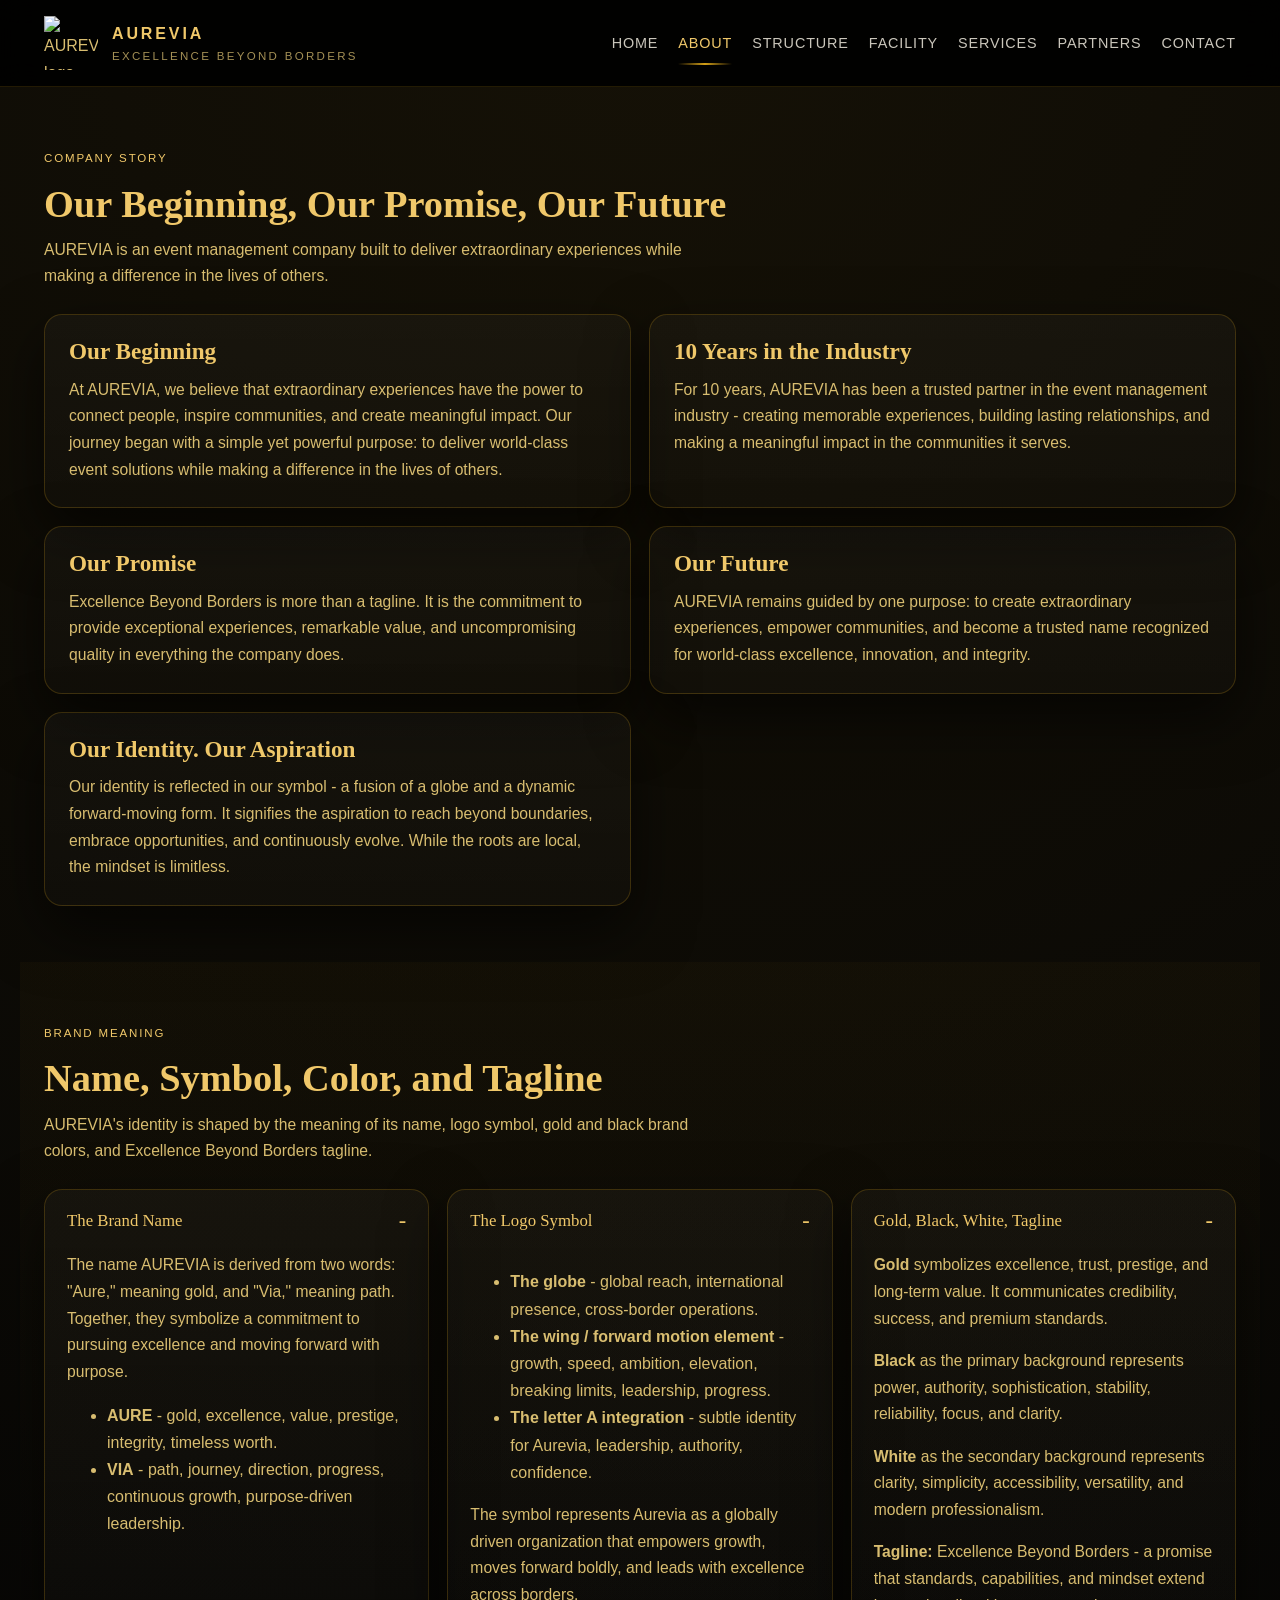
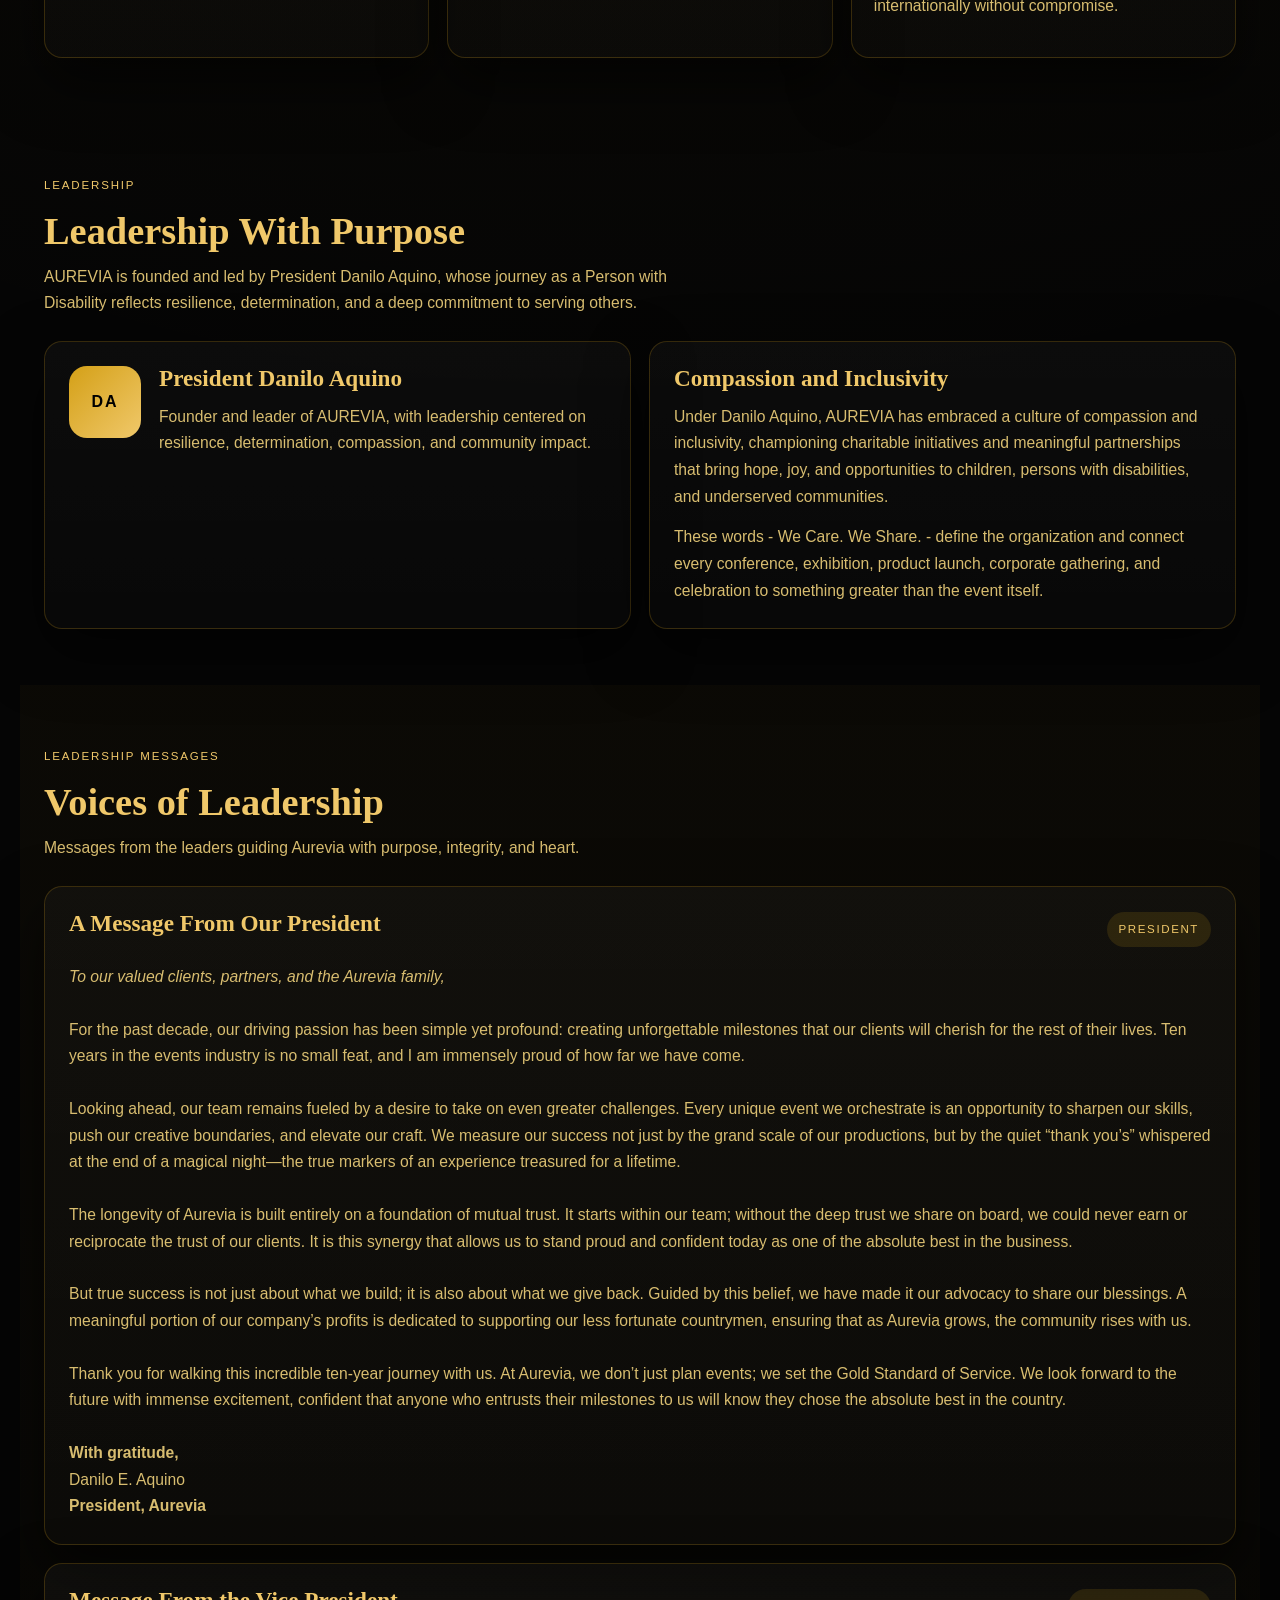
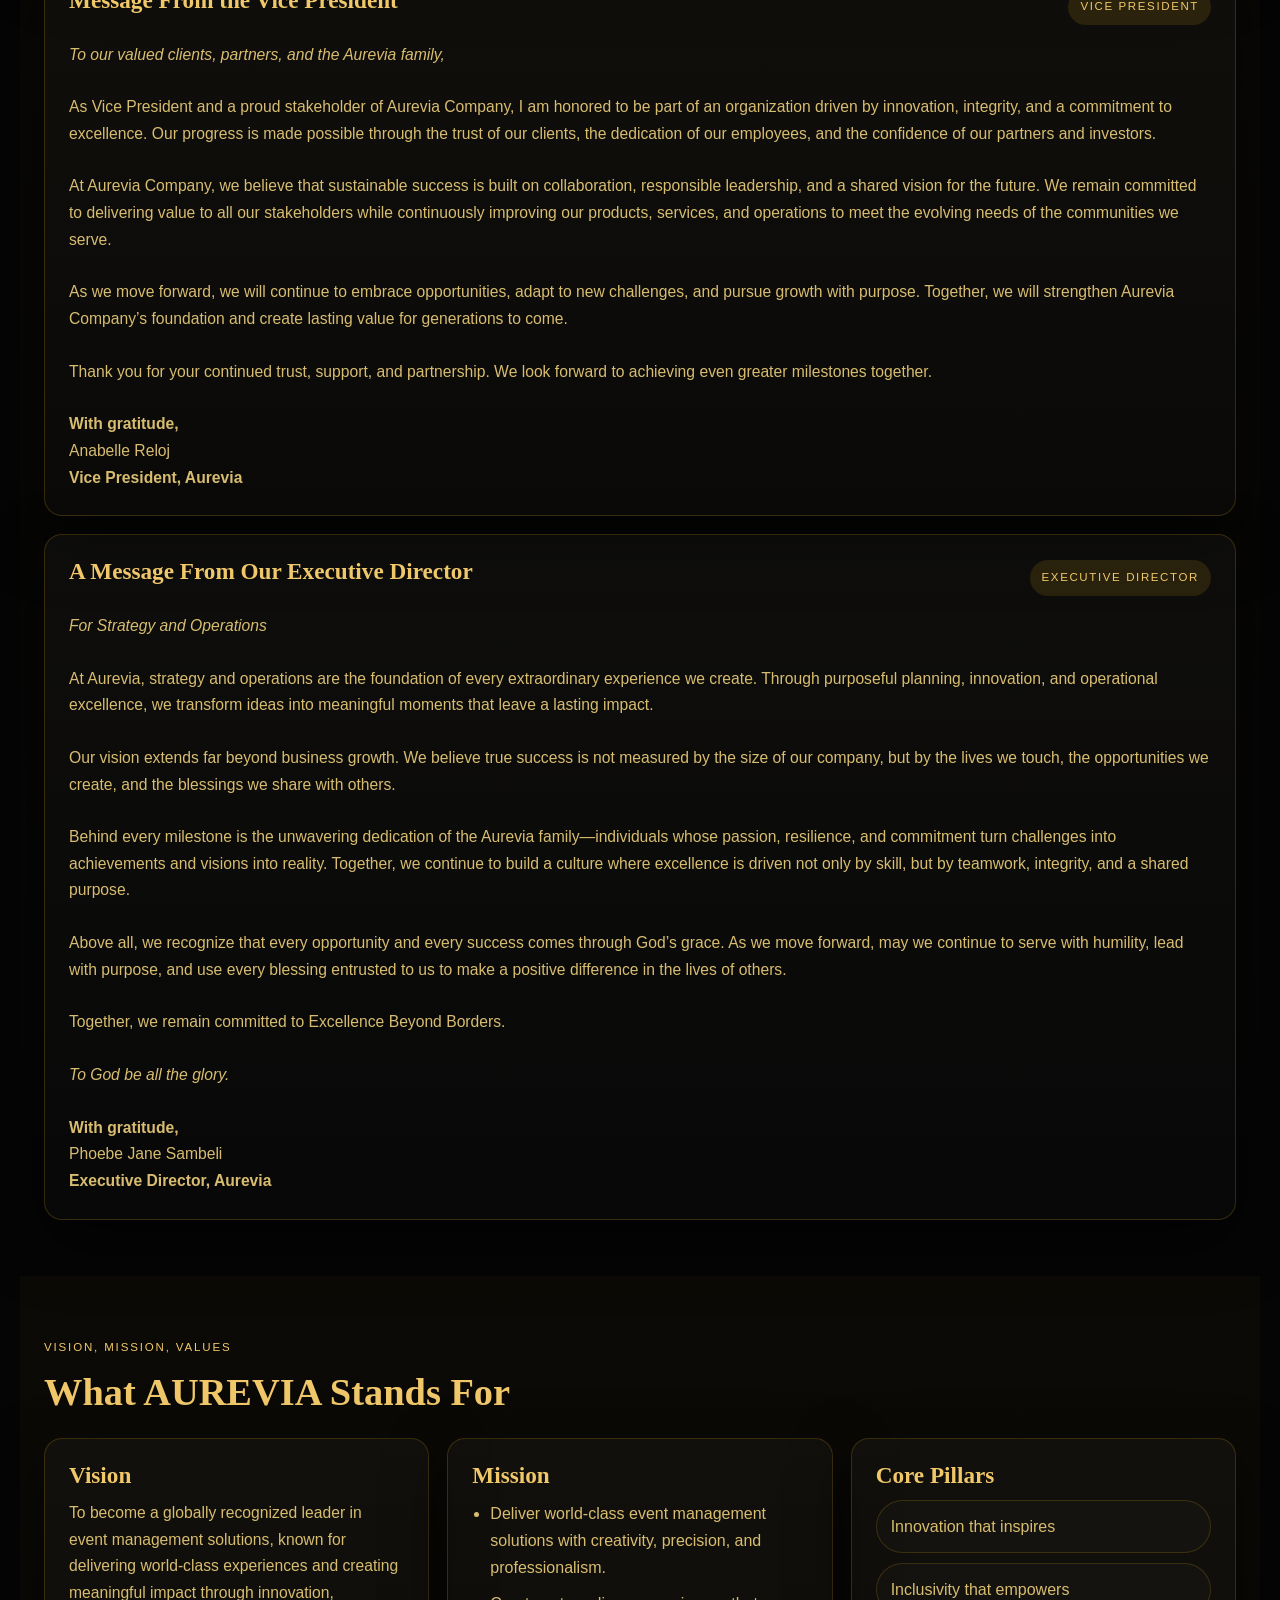
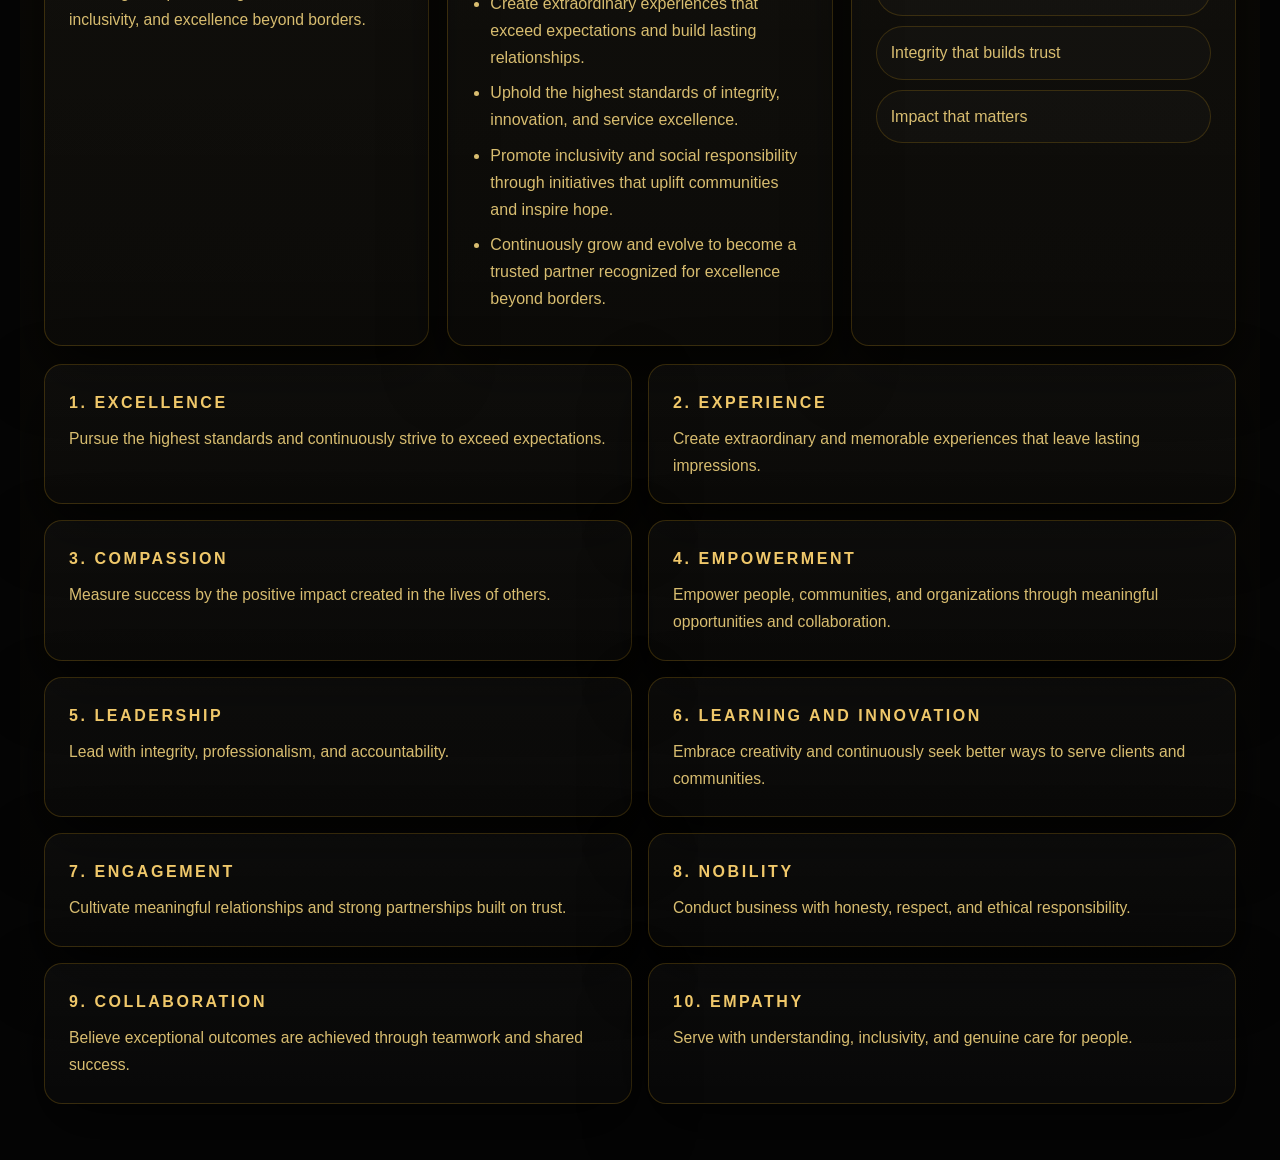
==== commit 5c2384a3: "Refactor organizational structure grid layout and update section heading" ====
--- a/about.html
+++ b/about.html
@@ -79,9 +79,12 @@
         <h2>Voices of Leadership</h2>
         <p>Messages from the leaders guiding Aurevia with purpose, integrity, and heart.</p>
       </div>
-      <div class="ve-grid ve-grid-3">
-        <article class="ve-card">
-          <h3>A Message From Our President</h3>
+      <div class="ve-grid ve-grid-1">
+        <article class="ve-card ve-message-card">
+          <div class="ve-message-heading">
+            <h3>A Message From Our President</h3>
+            <span>President</span>
+          </div>
           <p><em>To our valued clients, partners, and the Aurevia family,</em></p>
           <p>For the past decade, our driving passion has been simple yet profound: creating unforgettable milestones that our clients will cherish for the rest of their lives. Ten years in the events industry is no small feat, and I am immensely proud of how far we have come.</p>
           <p>Looking ahead, our team remains fueled by a desire to take on even greater challenges. Every unique event we orchestrate is an opportunity to sharpen our skills, push our creative boundaries, and elevate our craft. We measure our success not just by the grand scale of our productions, but by the quiet “thank you’s” whispered at the end of a magical night—the true markers of an experience treasured for a lifetime.</p>
@@ -90,16 +93,23 @@
           <p>Thank you for walking this incredible ten-year journey with us. At Aurevia, we don’t just plan events; we set the Gold Standard of Service. We look forward to the future with immense excitement, confident that anyone who entrusts their milestones to us will know they chose the absolute best in the country.</p>
           <p><strong>With gratitude,</strong><br>Danilo E. Aquino<br><strong>President, Aurevia</strong></p>
         </article>
-        <article class="ve-card">
-          <h3>Message From the Vice President</h3>
+        <article class="ve-card ve-message-card">
+          <div class="ve-message-heading">
+            <h3>Message From the Vice President</h3>
+            <span>Vice President</span>
+          </div>
+          <p><em>To our valued clients, partners, and the Aurevia family,</em></p>
           <p>As Vice President and a proud stakeholder of Aurevia Company, I am honored to be part of an organization driven by innovation, integrity, and a commitment to excellence. Our progress is made possible through the trust of our clients, the dedication of our employees, and the confidence of our partners and investors.</p>
           <p>At Aurevia Company, we believe that sustainable success is built on collaboration, responsible leadership, and a shared vision for the future. We remain committed to delivering value to all our stakeholders while continuously improving our products, services, and operations to meet the evolving needs of the communities we serve.</p>
           <p>As we move forward, we will continue to embrace opportunities, adapt to new challenges, and pursue growth with purpose. Together, we will strengthen Aurevia Company’s foundation and create lasting value for generations to come.</p>
           <p>Thank you for your continued trust, support, and partnership. We look forward to achieving even greater milestones together.</p>
           <p><strong>With gratitude,</strong><br>Anabelle Reloj<br><strong>Vice President, Aurevia</strong></p>
         </article>
-        <article class="ve-card">
-          <h3>A Message From Our Executive Director</h3>
+        <article class="ve-card ve-message-card">
+          <div class="ve-message-heading">
+            <h3>A Message From Our Executive Director</h3>
+            <span>Executive Director</span>
+          </div>
           <p><em>For Strategy and Operations</em></p>
           <p>At Aurevia, strategy and operations are the foundation of every extraordinary experience we create. Through purposeful planning, innovation, and operational excellence, we transform ideas into meaningful moments that leave a lasting impact.</p>
           <p>Our vision extends far beyond business growth. We believe true success is not measured by the size of our company, but by the lives we touch, the opportunities we create, and the blessings we share with others.</p>
--- a/css/custom-override.css
+++ b/css/custom-override.css
@@ -537,6 +537,43 @@
   grid-template-columns: repeat(3, minmax(0, 1fr));
 }
 
+.ve-grid-1 {
+  grid-template-columns: 1fr;
+}
+
+.ve-message-card {
+  display: flex;
+  flex-direction: column;
+  gap: 12px;
+  padding: 28px 30px;
+}
+
+.ve-message-heading {
+  display: flex;
+  align-items: center;
+  justify-content: space-between;
+  gap: 16px;
+  margin-bottom: 4px;
+}
+
+.ve-message-heading h3 {
+  margin: 0;
+}
+
+.ve-message-heading span {
+  display: inline-flex;
+  align-items: center;
+  justify-content: center;
+  padding: 8px 12px;
+  border-radius: 999px;
+  background: rgba(212, 160, 23, 0.14);
+  color: var(--gold-soft);
+  font-size: 0.72rem;
+  letter-spacing: 0.14em;
+  text-transform: uppercase;
+  white-space: nowrap;
+}
+
 .ve-card,
 .ve-accordion,
 .ve-value,
@@ -706,7 +743,7 @@
 
 .ve-structure-grid {
   display: grid;
-  grid-template-columns: minmax(0, 1.35fr) minmax(320px, 0.85fr);
+  grid-template-columns: repeat(2, minmax(0, 1fr));
   gap: 18px;
   align-items: start;
 }
@@ -910,12 +947,16 @@
 @media (max-width: 1100px) {
   .ve-hero,
   .ve-footer-inner,
-  .ve-grid-3,
+  .ve-grid-3 {
+    grid-template-columns: 1fr;
+  }
+
   .ve-structure-grid {
-    grid-template-columns: 1fr;
+    grid-template-columns: repeat(2, minmax(0, 1fr));
   }
 
   .ve-org-card-wide {
+    grid-column: 1 / -1;
     grid-row: auto;
   }
 
@@ -1034,7 +1075,8 @@
   }
 
   .ve-org-card-head,
-  .ve-role-title {
+  .ve-role-title,
+  .ve-message-heading {
     align-items: flex-start;
     flex-direction: column;
   }
@@ -1043,6 +1085,10 @@
     white-space: normal;
   }
 
+  .ve-message-card {
+    padding: 22px 18px;
+  }
+
   .ve-total-grid {
     grid-template-columns: 1fr;
   }
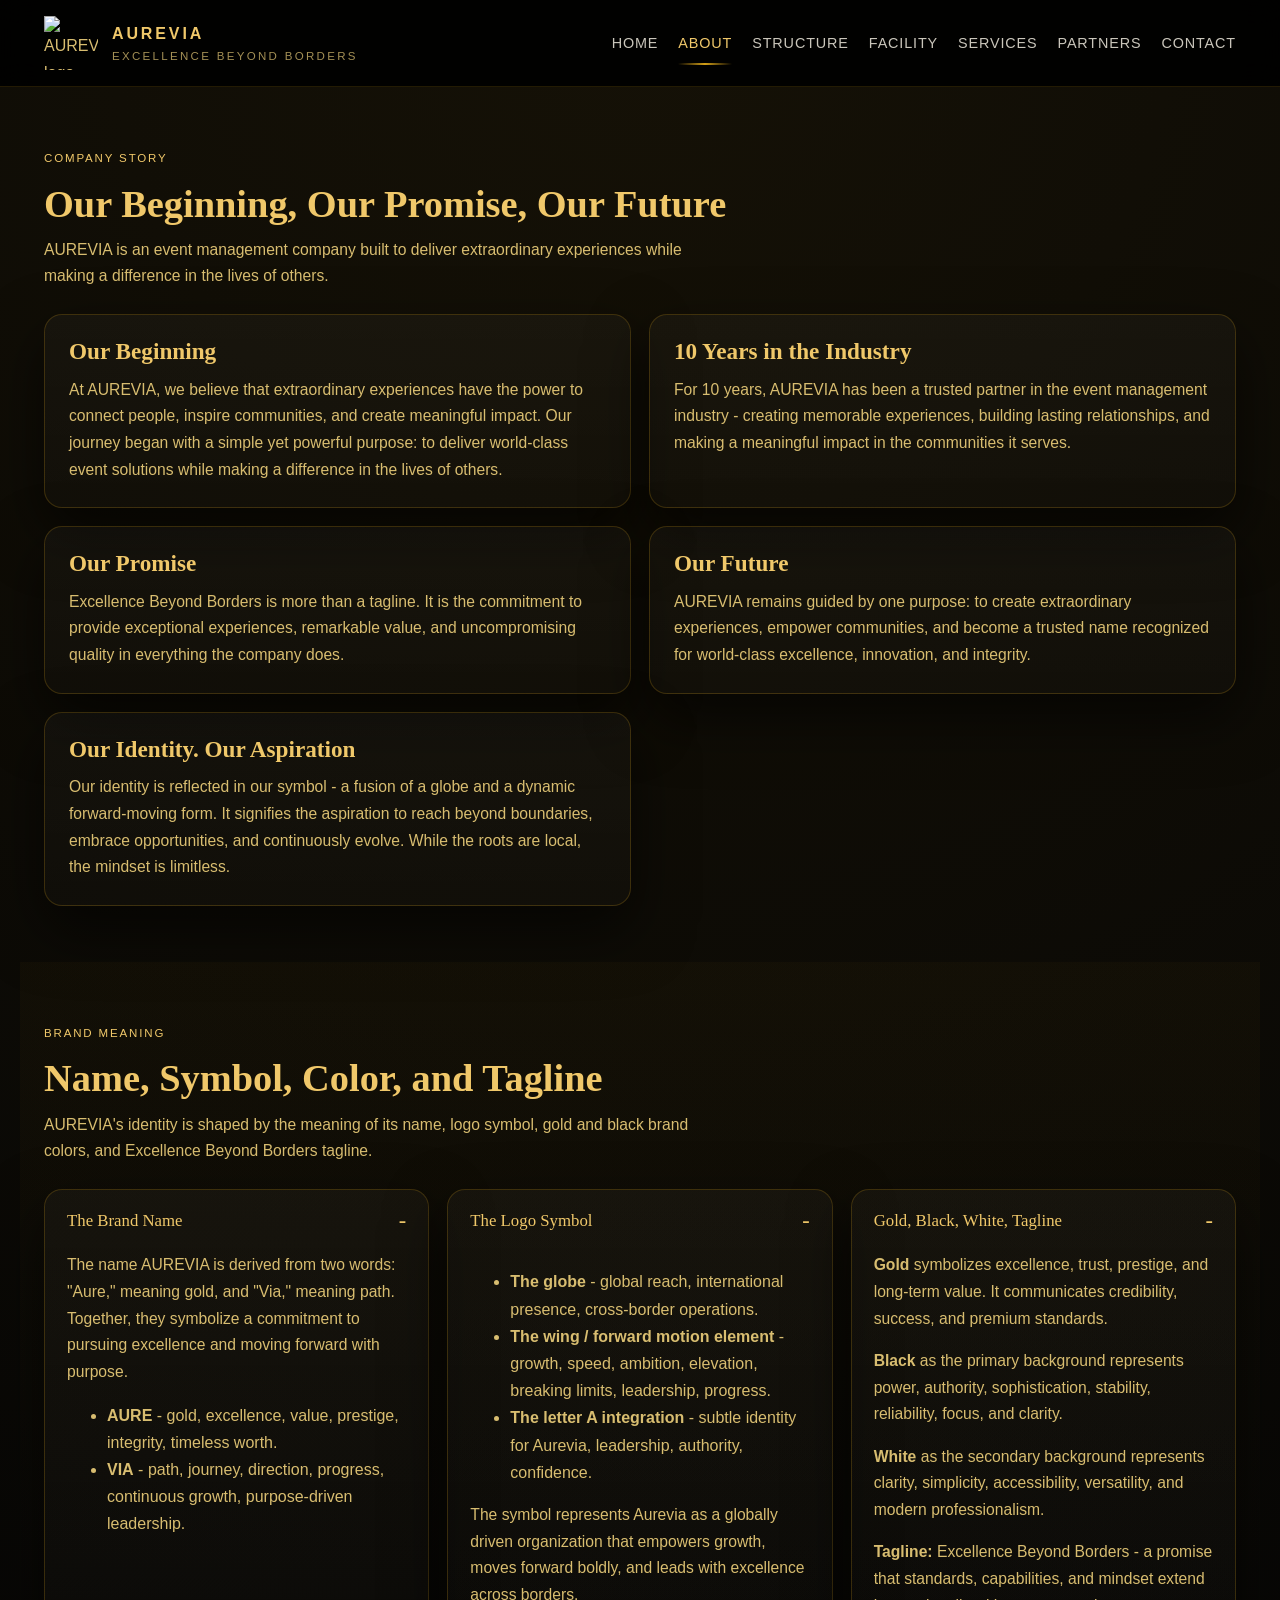
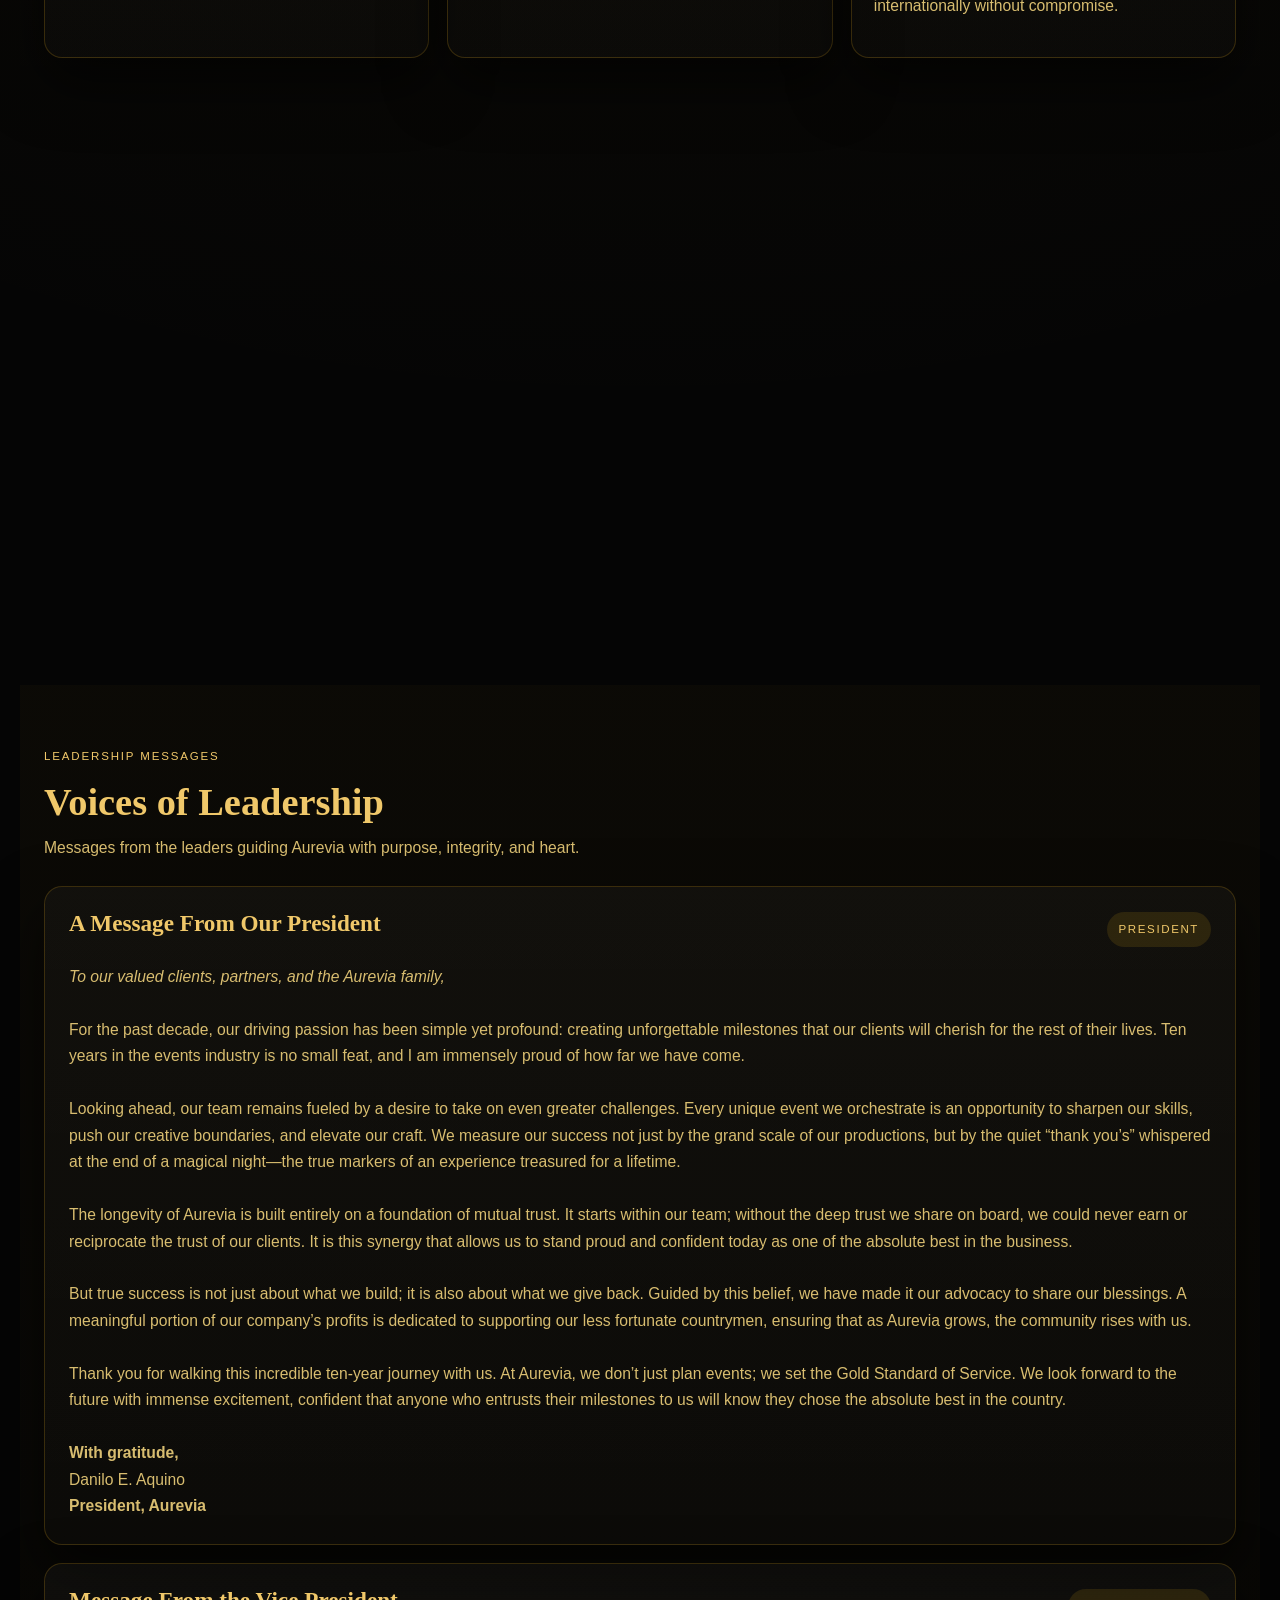
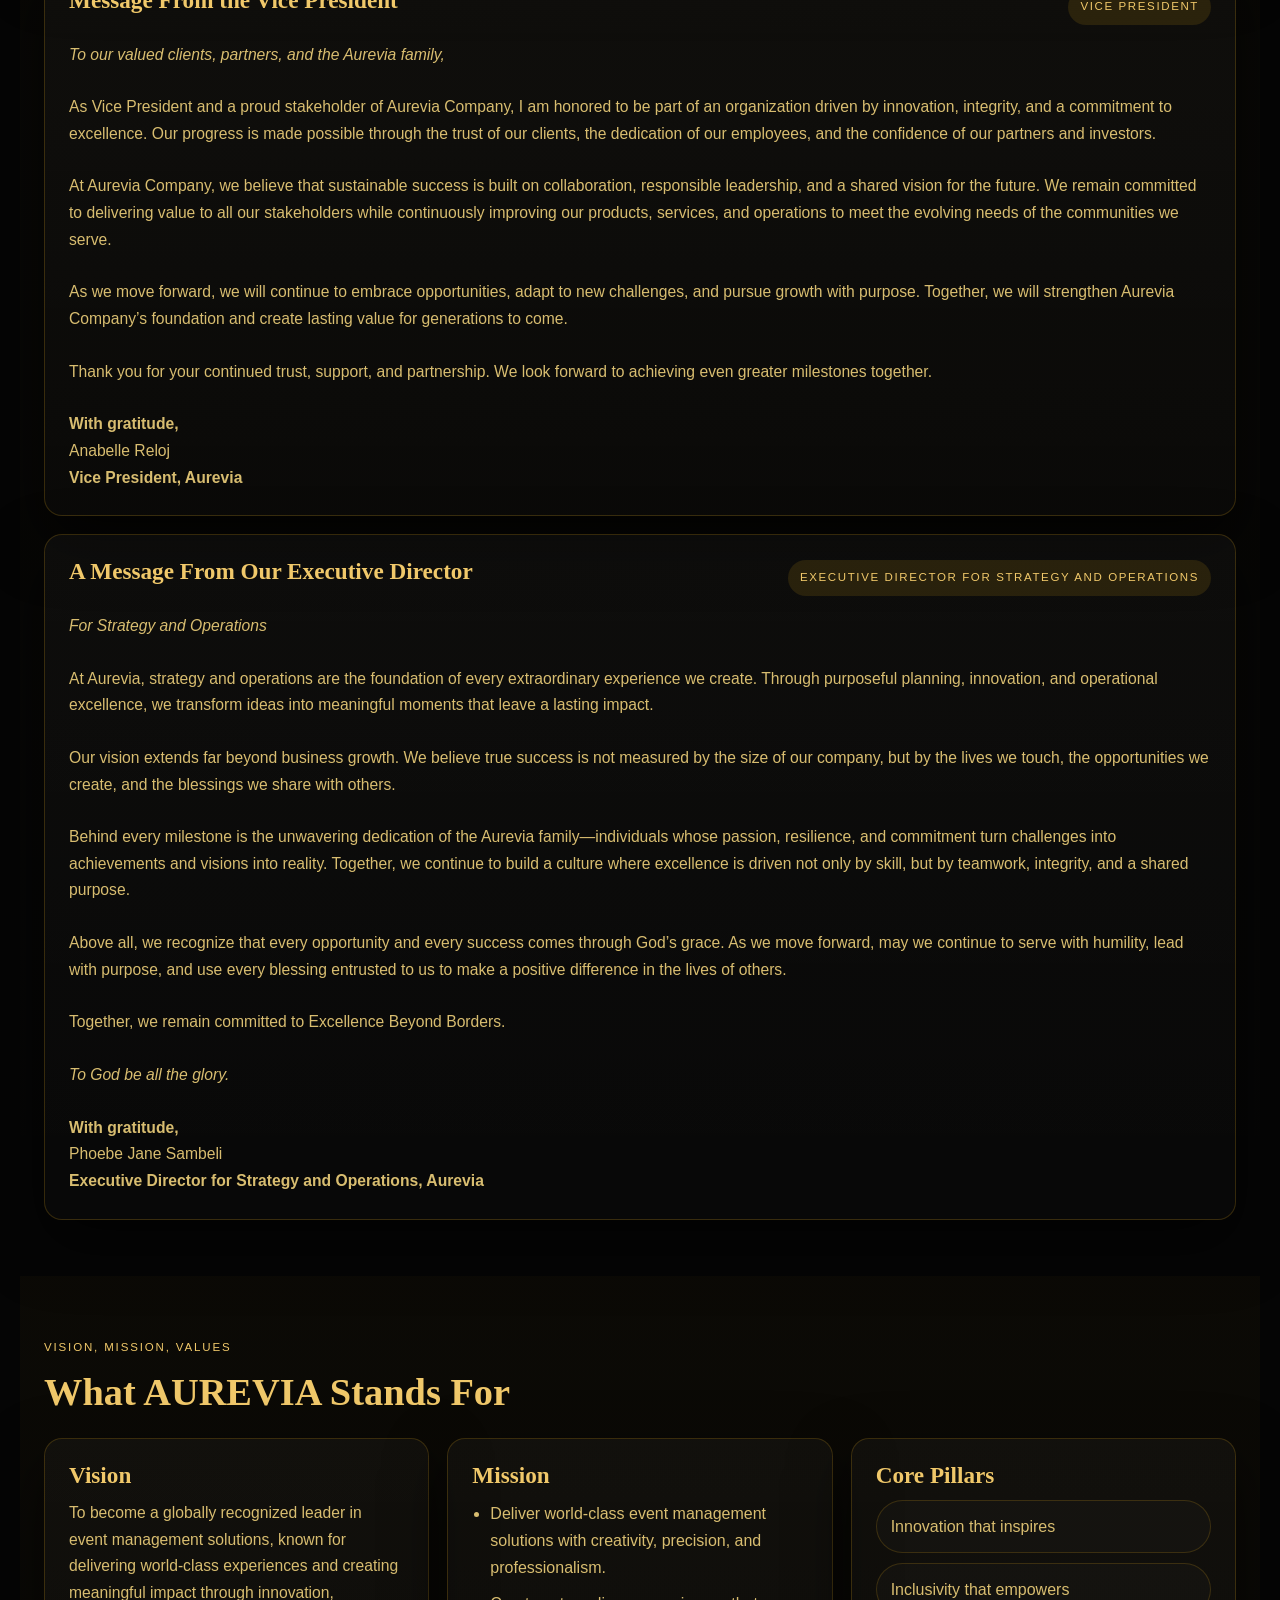
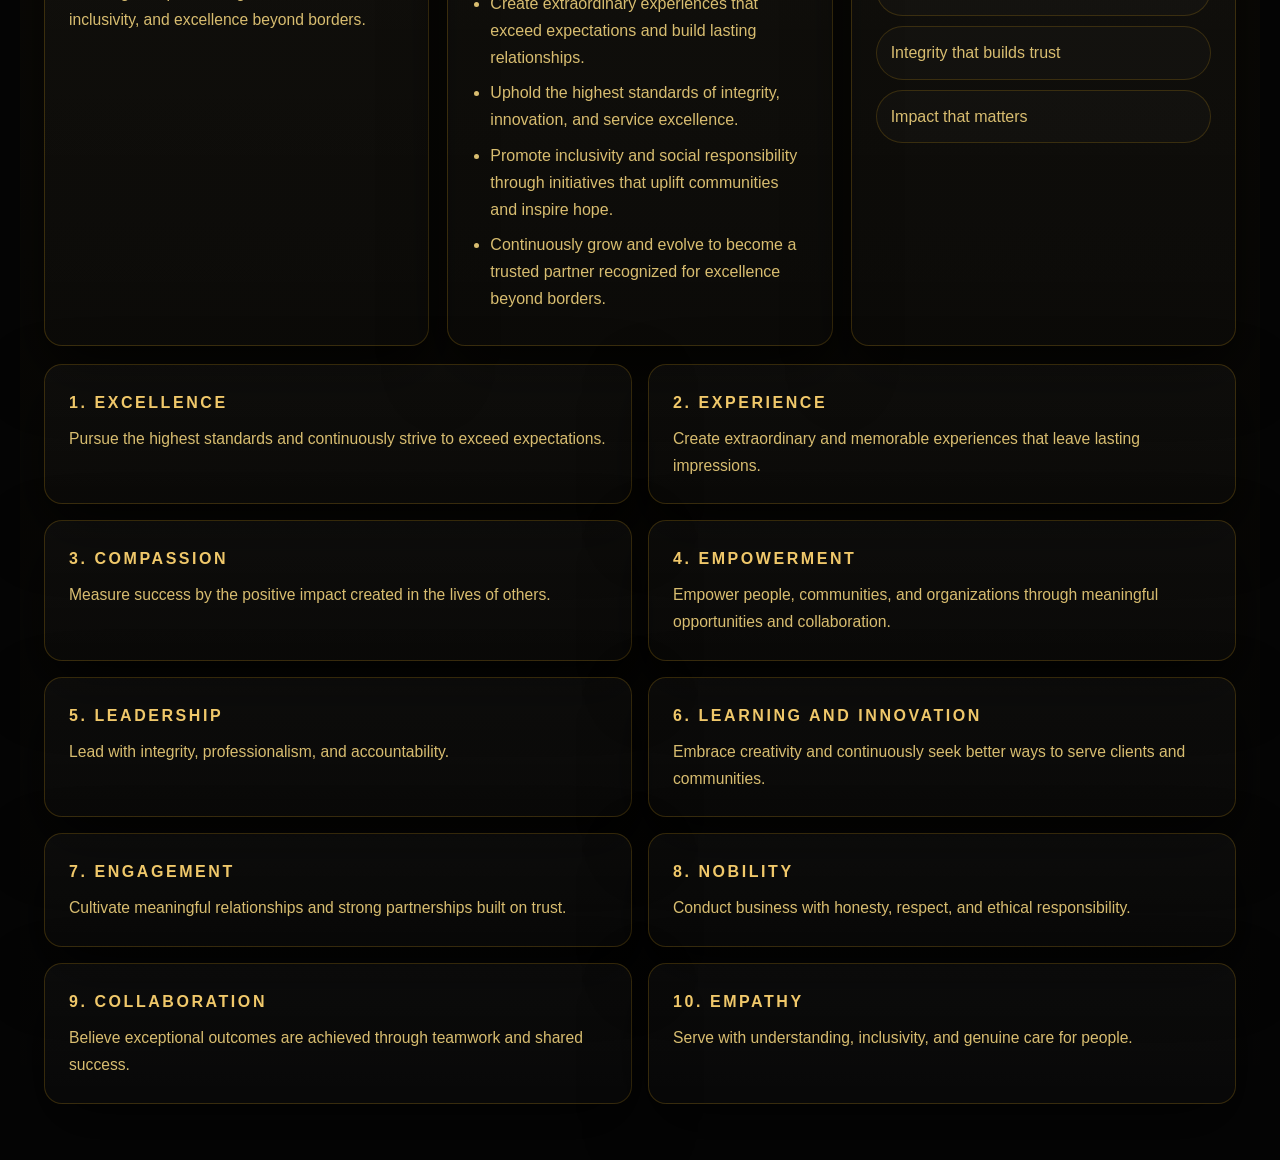
==== commit 263e85aa: "Update Phoebe role title" ====
--- a/about.html
+++ b/about.html
@@ -6,8 +6,8 @@
   <meta name="viewport" content="width=device-width, initial-scale=1, shrink-to-fit=no">
   <title>About AUREVIA | Excellence Beyond Borders</title>
   <link rel="icon" href="img/core-img/favicon.ico">
-  <link rel="stylesheet" href="style.css">
-  <link rel="stylesheet" href="css/custom-override.css">
+  <link rel="stylesheet" href="style.css?v=2">
+  <link rel="stylesheet" href="css/custom-override.css?v=2">
 </head>
 <body id="top">
   <header class="ve-header" id="ve-sticky">
@@ -108,7 +108,7 @@
         <article class="ve-card ve-message-card">
           <div class="ve-message-heading">
             <h3>A Message From Our Executive Director</h3>
-            <span>Executive Director</span>
+            <span>Executive Director for Strategy and Operations</span>
           </div>
           <p><em>For Strategy and Operations</em></p>
           <p>At Aurevia, strategy and operations are the foundation of every extraordinary experience we create. Through purposeful planning, innovation, and operational excellence, we transform ideas into meaningful moments that leave a lasting impact.</p>
@@ -117,7 +117,7 @@
           <p>Above all, we recognize that every opportunity and every success comes through God’s grace. As we move forward, may we continue to serve with humility, lead with purpose, and use every blessing entrusted to us to make a positive difference in the lives of others.</p>
           <p>Together, we remain committed to Excellence Beyond Borders.</p>
           <p><em>To God be all the glory.</em></p>
-          <p><strong>With gratitude,</strong><br>Phoebe Jane Sambeli<br><strong>Executive Director, Aurevia</strong></p>
+          <p><strong>With gratitude,</strong><br>Phoebe Jane Sambeli<br><strong>Executive Director for Strategy and Operations, Aurevia</strong></p>
         </article>
       </div>
     </section>
--- a/css/custom-override.css
+++ b/css/custom-override.css
@@ -1027,6 +1027,20 @@
   .ve-strip > div,
   .ve-footer-inner > div {
     border-radius: 16px;
+    padding: 18px 16px;
+  }
+
+  .ve-org-card,
+  .ve-message-card {
+    padding: 18px 14px;
+  }
+
+  .ve-role-item {
+    padding: 12px 12px;
+  }
+
+  .ve-role-list {
+    gap: 10px;
   }
 
   .ve-hero-copy {
@@ -1043,6 +1057,17 @@
     font-size: 0.88rem;
     max-width: none;
     margin-top: 12px;
+  }
+
+  .ve-card h3,
+  .ve-org-card-head span {
+    font-size: 1.1rem;
+  }
+
+  .ve-card p,
+  .ve-name-list,
+  .ve-role-title strong {
+    font-size: 0.92rem;
   }
 
   .ve-hero-metrics {
@@ -1079,17 +1104,24 @@
   .ve-message-heading {
     align-items: flex-start;
     flex-direction: column;
+    gap: 8px;
   }
 
   .ve-org-card-head strong {
     white-space: normal;
   }
 
-  .ve-message-card {
-    padding: 22px 18px;
-  }
-
   .ve-total-grid {
     grid-template-columns: 1fr;
-  }
-}
+    gap: 12px;
+  }
+
+  .ve-total-grid div {
+    min-height: 80px;
+    padding: 12px;
+  }
+
+  .ve-structure-grid {
+    gap: 14px;
+  }
+}
